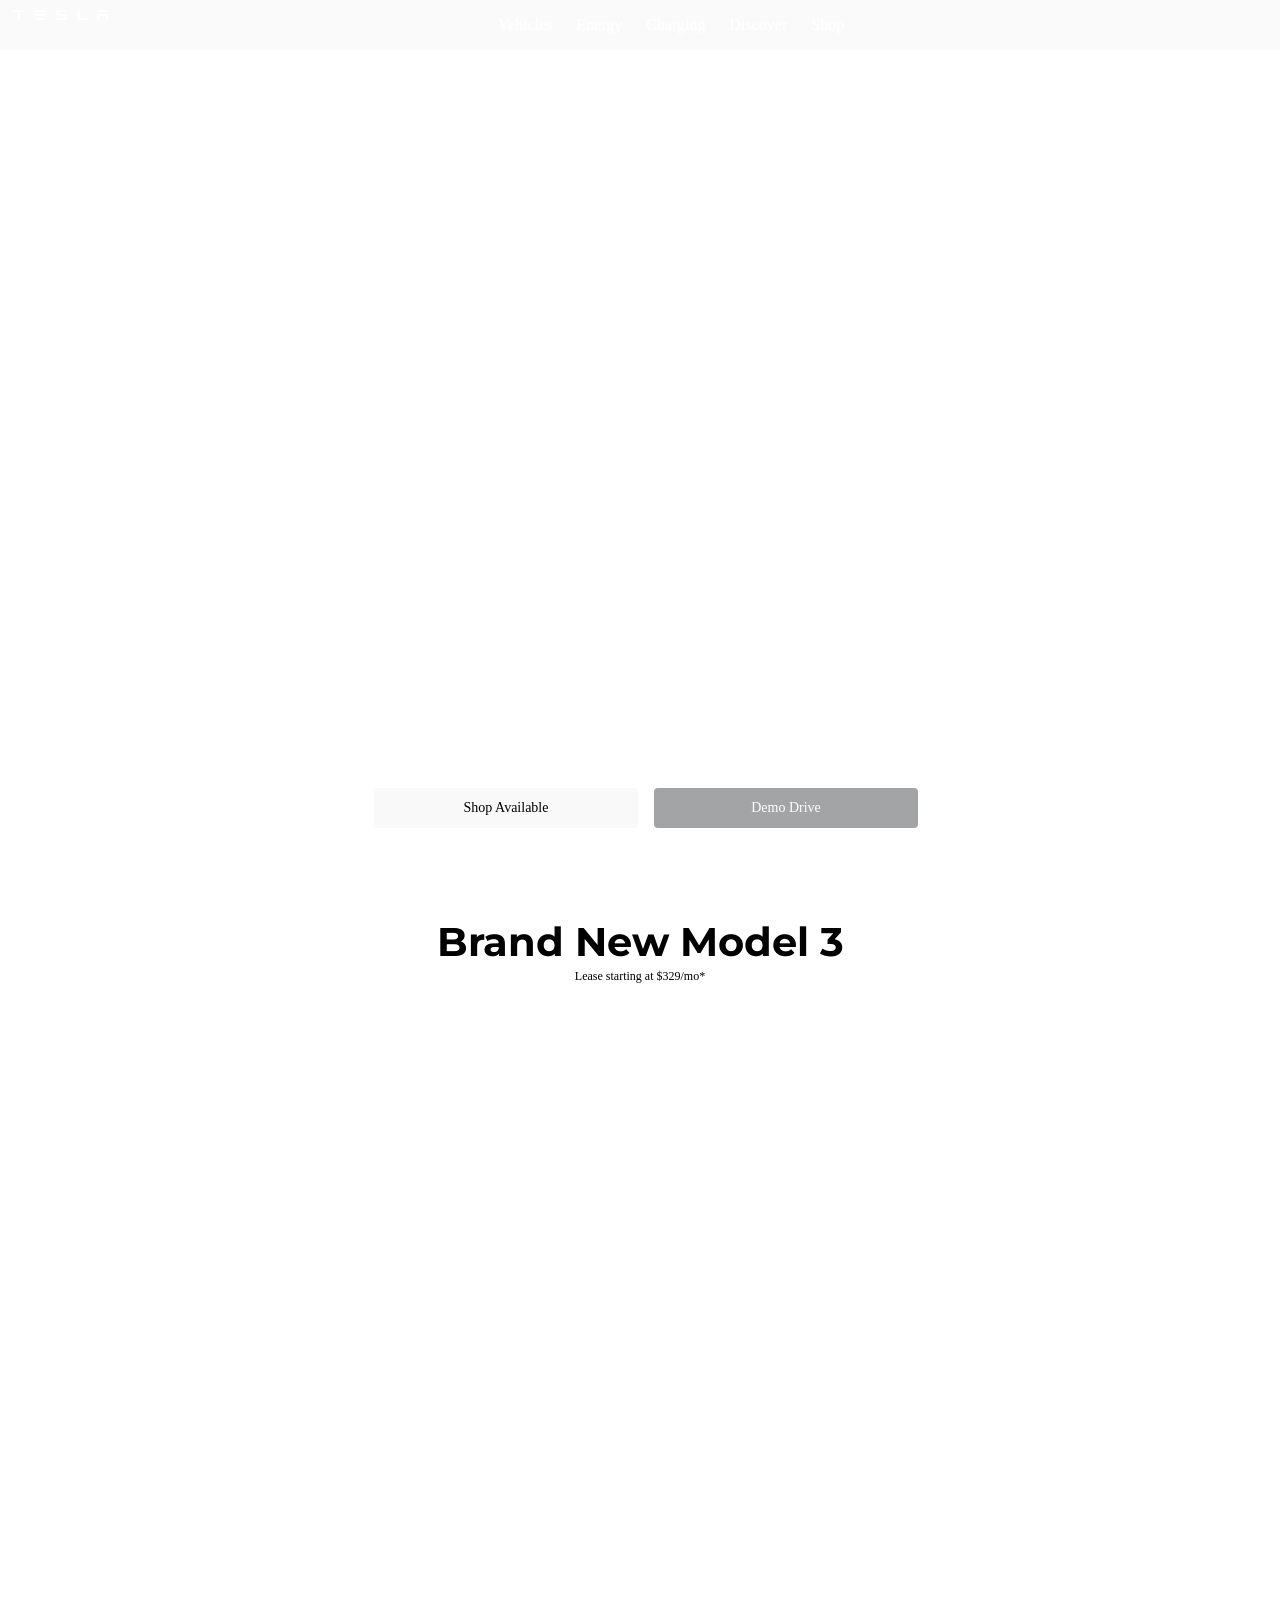
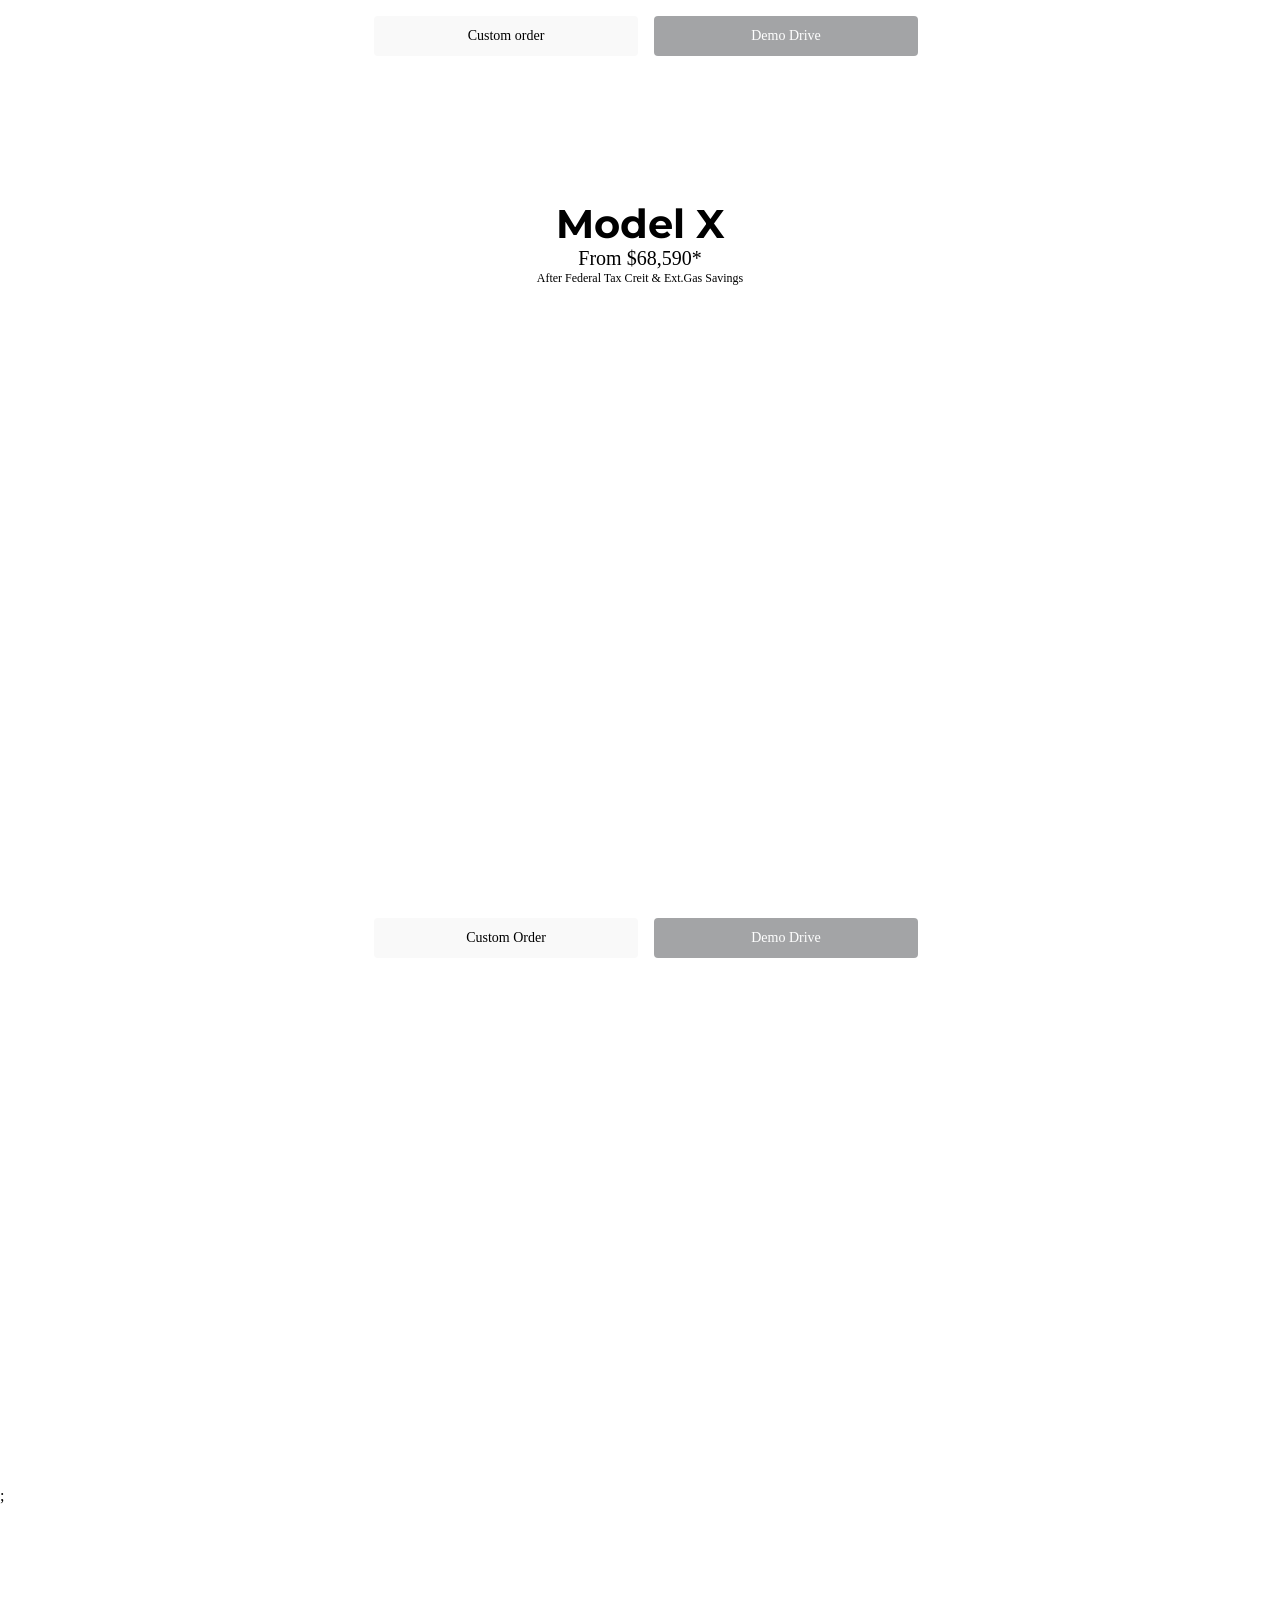
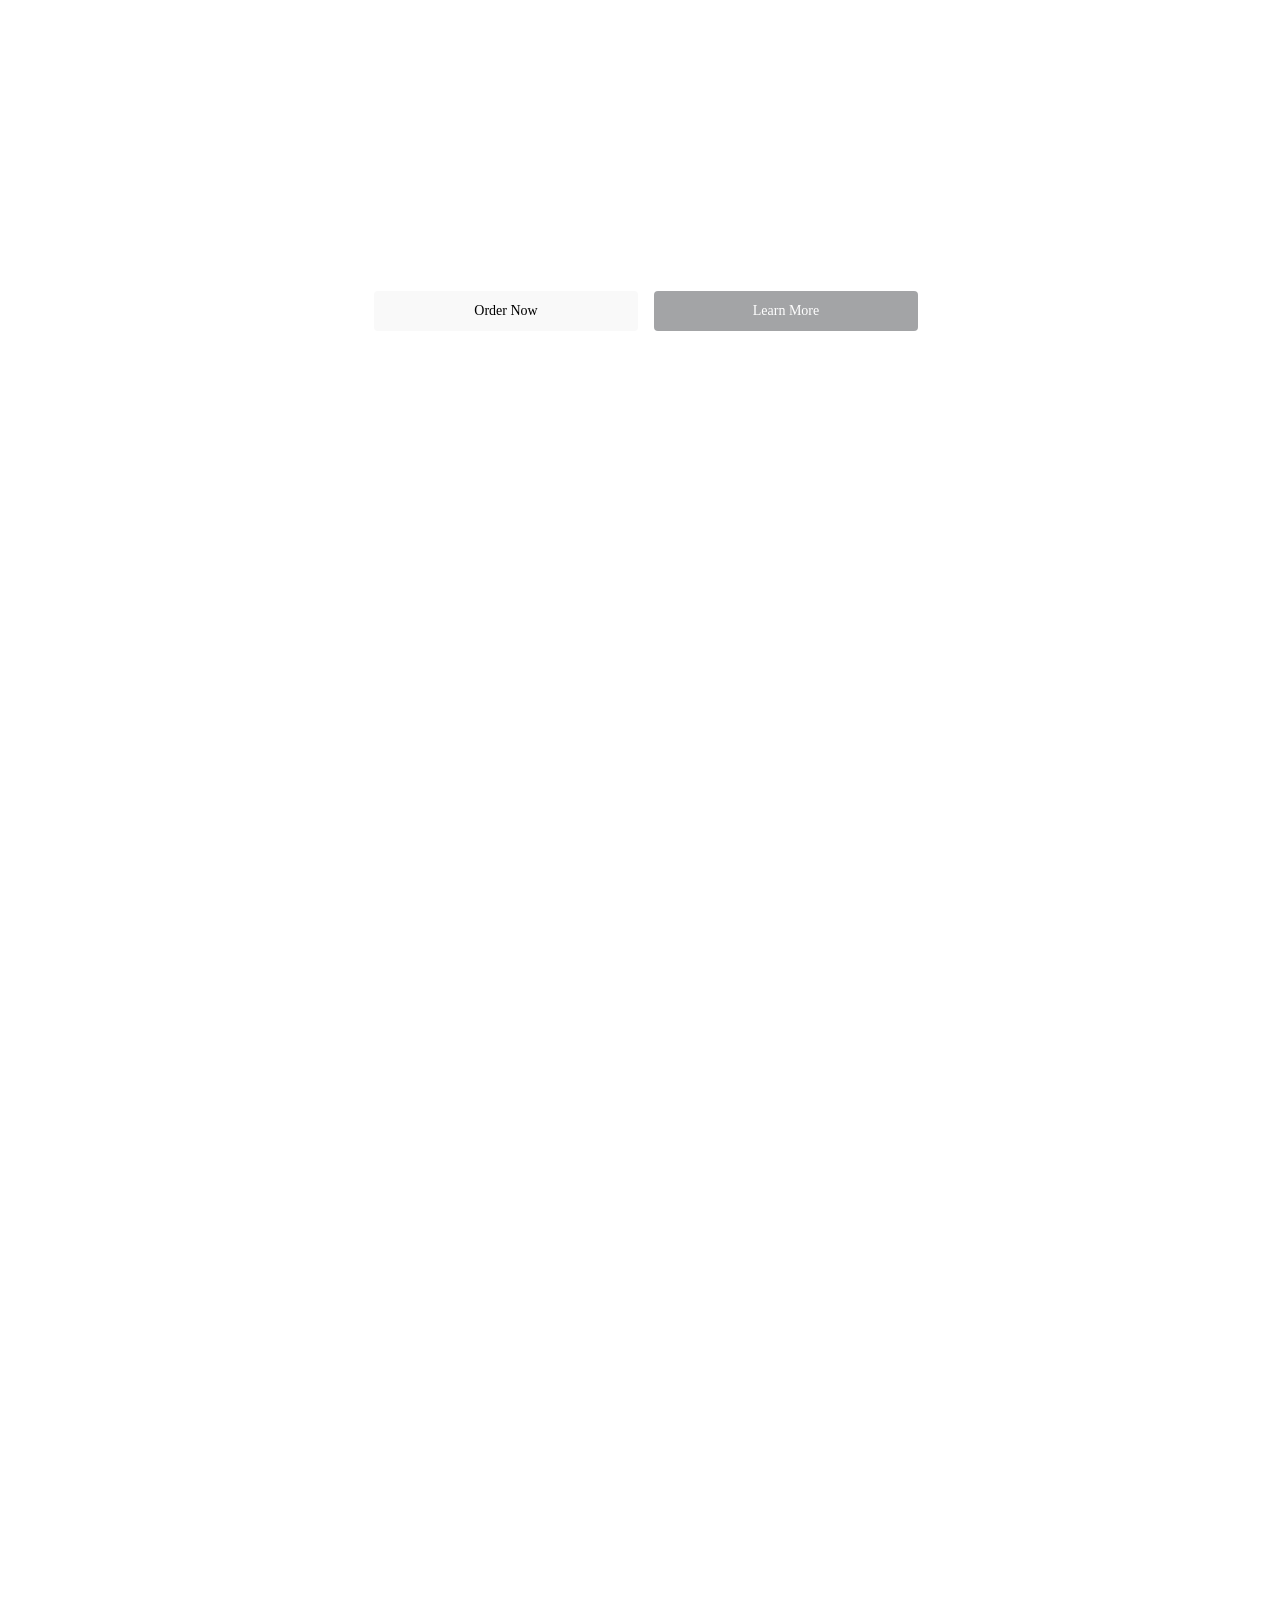
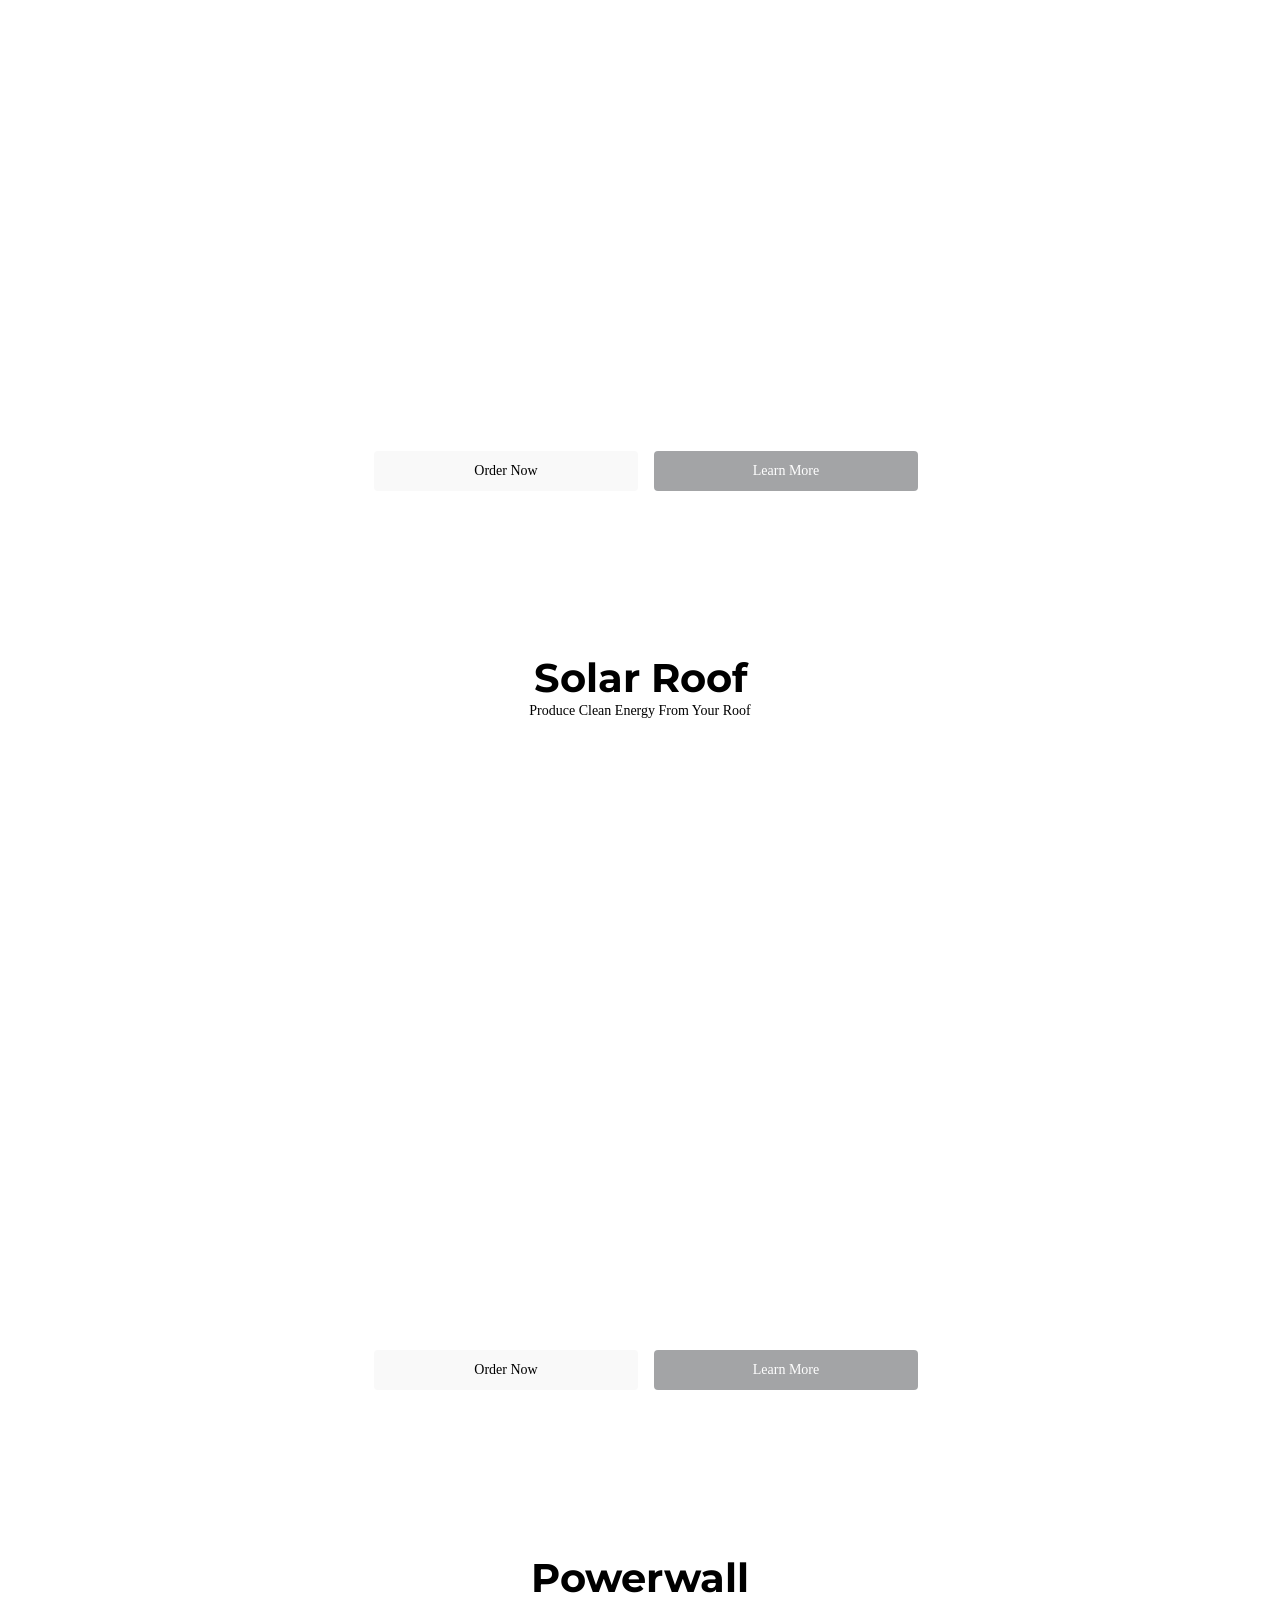
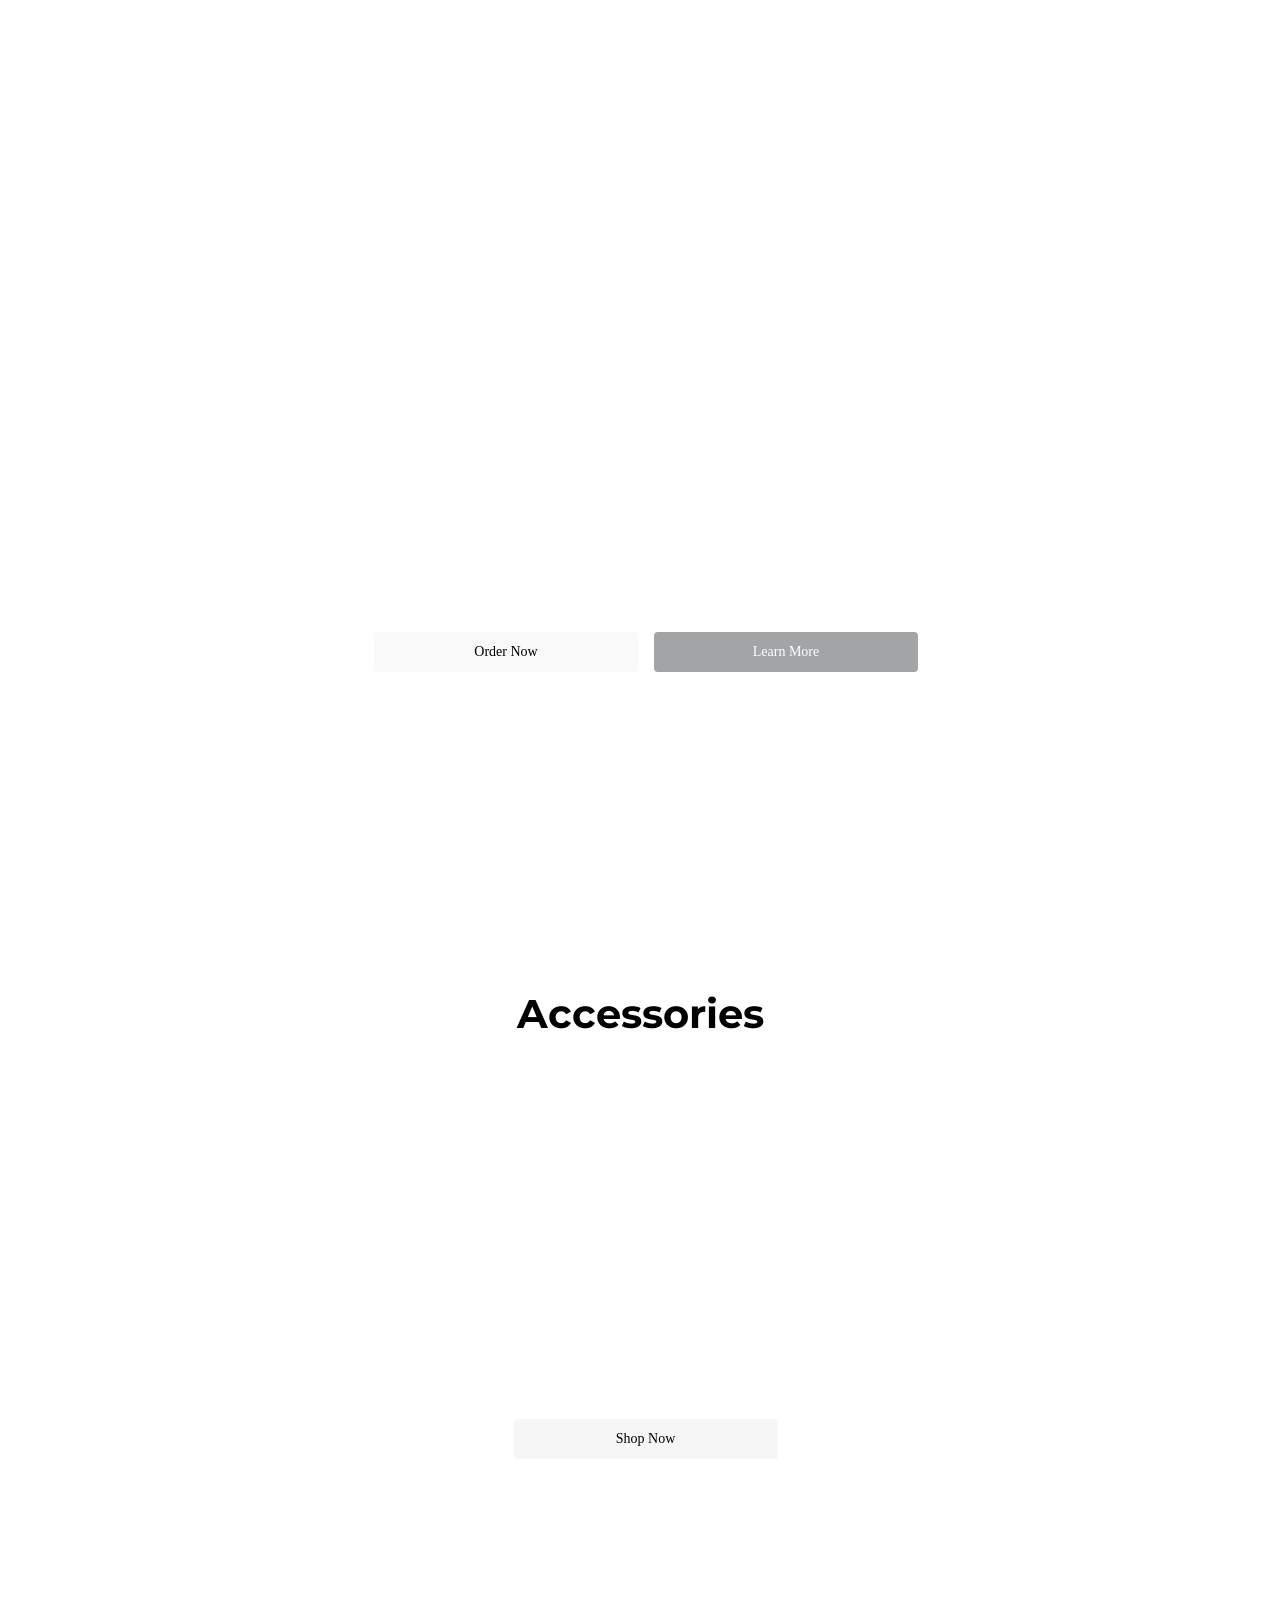
==== index.html @ 5af76e1d "changes" ====
<!DOCTYPE html>
<html lang="en">

<head>
    <meta charset="UTF-8">
    <meta name="viewport" content="width=device-width, initial-scale=1.0">
    <title>Document</title>
    <link rel="stylesheet" href="style.css">
</head>

<body style="margin: 0; ">
    <section class="sec1">
        <header><svg width="152" height="30" viewBox="0 0 152 30" fill="none" xmlns="http://www.w3.org/2000/svg">
                <path
                    d="M16 8.91228C16.1511 9.5045 16.459 10.0451 16.8912 10.4773C17.3233 10.9095 17.8639 11.2173 18.4561 11.3684H22.3158L22.4912 11.4035V21.0877H24.8772V11.4386L25.1228 11.3333H28.9825C29.573 11.1788 30.1118 10.8698 30.5435 10.4382C30.9751 10.0065 31.2841 9.46776 31.4386 8.8772H16V8.91228ZM99.7193 8.91228H97.3333V21.1228H108.281C108.799 20.9267 109.262 20.6068 109.629 20.191C109.996 19.7752 110.256 19.276 110.386 18.7368H99.7544V8.8772L99.7193 8.91228ZM81.3684 11.2982C82.6316 10.9474 83.6842 9.96492 83.9649 8.8772L70.5965 8.91228V16.1404H81.5088V18.6667H72.9474C72.2937 18.8367 71.6836 19.1436 71.1573 19.567C70.6311 19.9904 70.2008 20.5207 69.8947 21.1228H83.8947V13.7544H72.9474V11.2982H81.3684ZM122.14 21.1228H124.491V16.2105H133.123V21.1228H135.474V13.7544H122.14V21.1228ZM45.9298 11.3333H55.0526C55.653 11.1913 56.2028 10.8872 56.6421 10.454C57.0814 10.0209 57.3933 9.47547 57.5439 8.8772L43.4737 8.8772C43.6213 9.47109 43.928 10.0135 44.3607 10.4463C44.7935 10.879 45.3359 11.1857 45.9298 11.3333ZM45.9298 16.1754H55.0526C55.653 16.0334 56.2028 15.7293 56.6421 15.2962C57.0814 14.863 57.3933 14.3176 57.5439 13.7193H43.4737C43.6213 14.3132 43.928 14.8556 44.3607 15.2884C44.7935 15.7211 45.3359 16.0278 45.9298 16.1754ZM45.9298 21.1228H55.0526C55.653 20.9808 56.2028 20.6766 56.6421 20.2435C57.0814 19.8104 57.3933 19.2649 57.5439 18.6667H43.4737C43.6213 19.2606 43.928 19.803 44.3607 20.2357C44.7935 20.6685 45.3359 20.9752 45.9298 21.1228ZM124.246 11.3333H133.368C133.962 11.1857 134.505 10.879 134.938 10.4463C135.37 10.0135 135.677 9.47109 135.825 8.8772L121.789 8.8772C121.937 9.47109 122.244 10.0135 122.677 10.4463C123.109 10.879 123.652 11.1857 124.246 11.3333Z"
                    fill="white" />
            </svg>
            <ul>
                <li>Vehicles</li>
                <li>Energy</li>
                <li>Charging</li>
                <li>Discover</li>
                <li>Shop</li>
            </ul>
            <div style="width: 124px"></div>
        </header>
        <div class="c1">
            <br>
            <br>
            <br>
            <br>
            <h1>Model Y</h1>
            <p class="p1">From $31,890*</p>
            <p class="p2">After Federal Tax Creit & Ext.Gas Savings</p>
        </div>
        <div style="text-align: center; margin-top: 70vh; ">
            <button class="btn1">Shop Available</button>
            <button class="btn2">Demo Drive</button>
        </div>
        <div>
            <p class="p2 pl2 pw2 c1">*Price before incentives and savings is $42,990, excluding taxes and fees. Subject
                to change</p>
            <a href="#">Learn about est.gas savings.</a>
        </div>
    </section>
    <section class="sec2">
        <div class="c2">
            <br>
            <h1>Brand New Model 3</h1>
            <p class="p2 pl1 pw1 ">Lease starting at $329/mo*</p>
        </div>
        <div style=" margin-top: 70vh; ">
            <button class="btn1">Custom order</button>
            <button class="btn2">Demo Drive</button>
        </div>
        <div>
            <p class="p2 pl2 pw2 c1">*Excludes taxes and fees with price subject to change. Availbale in selct states.
                </h1>
                <a href="#">See details</a>
        </div>
    </section>
    <section class="sec3">
        <div class="c2">
            <h1>Model X</h1>
            <p class="p1 pl1 pw1">From $68,590*</p>
            <p class="p2 pl1 pw1">After Federal Tax Creit & Ext.Gas Savings</p>
        </div>
        <div style=" margin-top: 70vh; ">
            <button class="btn1">Custom Order</button>
            <button class="btn2">Demo Drive</button>
        </div>
        <div>
            <p class="p2 pl2 pw2 c1">*Price before incentives and savings is $79,990, excluding taxes and fees. Subject
                to change</p>
            <a>Learn about est.gas savings.</a>
        </div>
    </section>
    <section class="sec4"
        style="display: flex; flex-direction: column; justify-content: space-between; height: 100vh; ">
        <div></div>;
        <div style="margin-bottom: 69px;">
            <button class="btn1">Order Now</button>
            <button class="btn2">Learn More</button>
        </div>
    </section>
    <section style="position: relative; width: 100%; display: flex; justify-content: space-between; ">
        <video autoplay loop muted style=" width: 100vw; height: 100vh; object-fit: cover; position: absolute;">
            <source
                src="https://s3-figma-videos-production-sig.figma.com/video/1141970659621589204/TEAM/a543/7f87/-b3dd-4d53-83c6-7612d6361164?Expires=1734307200&Key-Pair-Id=APKAQ4GOSFWCVNEHN3O4&Signature=QOftDngp9V1onnL6nDKvv0OXnzMrti6Mr3SXqscy-LeR3jwjfO8EVhInOHmjpyAWsCVs61nYcjXfnuKg~OzbmXlL~WNHbLs3GFhEgga~[base64]"
                type="video/mp4">
        </video>
        <div class="c1"
            style=" width: 100%; display: flex; flex-direction: column; z-index: 100; justify-content: space-between; align-items:center;">
            <div style="margin-top:124px;">
                <h1>Experience Tesla</h1>
                <p class="p2 pl1 pw1 ">Schedule a Demo Drive Today</p>
            </div>
            <div style=" width: 100%; margin-bottom: 36px;">
                <button class="btn3">Learn more</button>
            </div>
        </div>
    </section>
    <section class="sec5">
        <br>
        <br>
        <br>
        <div class="c1">
            <h1>Solar Panels</h1>
            <a>Scedule a Vitual Consultation</a>

        </div>
        <div style=" margin-top: 70vh; ">
            <button class="btn1">Order Now</button>
            <button class=" btn2">Learn More</button>
        </div>
    </section>
    <section class="sec6">
        <br>
        <br>
        <br>
        <div class="c2">
            <h1>Solar Roof</h1>
            <p class="p3 pw1 pl2">Produce Clean Energy From Your Roof</p>
        </div>
        <div style=" margin-top: 70vh; ">
            <button class="btn1">Order Now</button>
            <button class="btn2">Learn More</button>
        </div>
    </section>
    <section class="sec7">
        <br>
        <br>
        <br>
        <h1>Powerwall</h1>
        <div style=" margin-top: 70vh; ">
            <button class="btn1">Order Now</button>
            <button class="btn2">Learn More</button>
        </div>
    </section>
    <section class="sec8"
        style="display: flex; flex-direction: column; justify-content: space-around; align-items: center;">
        <h1>Accessories</h1>
        <div>
            <button class="btn4">Shop Now</button>
            <ul>
                <li><a href="#">Tesla2024</a></li>
                <li><a href="#">Privacy & Legal</a></li>
                <li><a href="#">Vehicle Recalls</a></li>
                <li><a href="#">Contant</a></li>
                <li><a href="#">News</a></li>
                <li><a href="#">Get Updates</a></li>
                <li><a href="#">Locations</a></li>
            </ul>
    </section>

</body>

</html>
---- style.css ----
@import url('https://fonts.googleapis.com/css2?family=Montserrat:ital,wght@0,100..900;1,100..900&display=swap');

        header {
            width: 100%;
            display: flex;
            justify-content: space-between;
            position: fixed;
            background-color: #00000005;
            backdrop-filter: blur (64px)
        }

        * {
            scroll-behavior: smooth;
        }

        section {
            height: 100vh;
            background-size: cover;
        }

        .sec1 {
            background-image: url("https://s3-alpha-sig.figma.com/img/6d7a/23be/cb6af393851dc03dd35d09417c2ceadd?Expires=1733702400&Key-Pair-Id=APKAQ4GOSFWCVNEHN3O4&Signature=A2N1EiDXM78oEnfcqRNcU562vlI74OmHRzJ6gdG0lwT6TONFSwasuBvISCW4CD~kO71En3Ubpl1G4IIWdvUKZwOdr60YwxbPTilUKhYChQJHuwDuGsziQGRFYx3OEN4csRQlfOXYPlmjwG0DH0Eb4EJ6RiB4OeuFtLPrHAOhUt4tIjMbo9~sCF58KaDK0rs0yIM-BEa9eeudJ8bFsWMttKRi7d3pwB2~4mejediSzRuOMWpZL5y37KfgSo7KZ6-ssyfO-My6qJQrwon7D~wwzTDbn45qxHhqL8bOK8ezuEtTms7QTrO4I5kT7-8gxp0SBhk31iPD0ipPkvKoYEoTjw__");
        }

        .sec2 {
            background-image: url(https://s3-alpha-sig.figma.com/img/d6e6/6c6b/c7b9a89b28e7054d63200682392b3184?Expires=1733702400&Key-Pair-Id=APKAQ4GOSFWCVNEHN3O4&Signature=Q33xQ4HwTUIREWfEYMgM1StBCZl1pSngxF93uztCgbw8MF3FiQIzBPd4tTNJADm5pgNgFNf3H97ebZFVHpBz1K3uv8PBv6sq~p8tjTLXiaeUZDC3e~lZ3z2tJPQsbxq6XZdR5JlJwdVOhxwpnasw2XAmLZA8znqy9U2J3qnB8le9uSLx7p5lW~zBNlrskoINi8RWqFhF0cTAZH6pqhNMz14OFIM5JMACaznCT-L9BwDw4btJFDaCDFi8VvfBuG-o~pJ~EFyAUHiD2JCSfYOBQaxRV8cM2GVYOjPLyVf3Fb2gYGQOXoKPzB2Ysich1byC0rQmtF0Er3Bmq26c5g5Mpg__)
        }

        .sec3 {
            background-image: url(https://s3-alpha-sig.figma.com/img/7348/b3e8/d0d912a18fa6ec4f1888f100bc845c36?Expires=1733702400&Key-Pair-Id=APKAQ4GOSFWCVNEHN3O4&Signature=O0Q2WJyvhEWHF9dHWYuPpTMKXyR9I6153caEskgEmUALqAiCmkG-GDjAVcUTYPlvrqeUm1ORgjHEJb3pNnGiZX8~CoHeae1b1ZAg~-AMfTlUpazI3fhREooY9~38eTqU7z8o8qt5hI-WCYBj4nuxxlbaelXple4yDCOufd~oU9-9xAOy6I6W2MdMLx75PnBuWbv1QWfDaXz2-0OqUk1~o7VM71CHvHcjTEW7abv4PT2m84MRw-4UKoNCYgXC-iOWVa8niqsur8QeS-8SEhx6PsGt4552DiWtyZ7NhOwNrdXevC0IGulNRCg-T6fU2kimw8fIo3TCKJtKeBa60UMtQg__)
        }

        .sec3 {
            ackground-image: url(https://s3-alpha-sig.figma.com/img/7348/b3e8/d0d912a18fa6ec4f1888f100bc845c36?Expires=1733702400&Key-Pair-Id=APKAQ4GOSFWCVNEHN3O4&Signature=O0Q2WJyvhEWHF9dHWYuPpTMKXyR9I6153caEskgEmUALqAiCmkG-GDjAVcUTYPlvrqeUm1ORgjHEJb3pNnGiZX8~CoHeae1b1ZAg~-AMfTlUpazI3fhREooY9~38eTqU7z8o8qt5hI-WCYBj4nuxxlbaelXple4yDCOufd~oU9-9xAOy6I6W2MdMLx75PnBuWbv1QWfDaXz2-0OqUk1~o7VM71CHvHcjTEW7abv4PT2m84MRw-4UKoNCYgXC-iOWVa8niqsur8QeS-8SEhx6PsGt4552DiWtyZ7NhOwNrdXevC0IGulNRCg-T6fU2kimw8fIo3TCKJtKeBa60UMtQg__)
        }

        .sec4 {
            background-image: url(https://s3-alpha-sig.figma.com/img/76d8/53f4/a13f230d90c69b3806b4b679cf16c9ed?Expires=1733702400&Key-Pair-Id=APKAQ4GOSFWCVNEHN3O4&Signature=NLHZqTBCODF9JA3XEqP6HKXRH1flJccrtItRcZnatKta~WMFV9MiesLCCBYWxnZBjtf42OG-hALgofxlVOizzCbz1x5ROGG5Txjlz7N9ct84uAU5CnqHrrZEkquvpog4psF6JE0WLXXE18GxxOJ1RehYKg5TG0vXRw449~kGC5fdMlPwCa9G~daryQ36AC1vwB-JfQDmles-S1Ad94MT-~9R5un9wtQkGD2Eh~suitMd-whq21zpZNbO6tbEoTN6QCQ8K73joQh2-hZsUMnmfeSZRyXC-X8fQ3ha5DFkEJOPmSgG8iPKcqGvkhHzzlyFA~QtkPlud4M0XI15UEMwdA__)
        }

        .sec5 {
            background-image: url(https://s3-alpha-sig.figma.com/img/63f9/ae84/a09b8cb46f83a23604fb332cca93df72?Expires=1733702400&Key-Pair-Id=APKAQ4GOSFWCVNEHN3O4&Signature=V3zzK-PkiOtpxXjiuyR6JuTdrvkP21UdqK9ZYWSqjfr03lDfTvwU9SuEhhLkmUMGKd6WjLZxCguEQk3oPiRSUimqIes~ACLrxZQGlbgbCKWjtE-ahPr1euepx5EIMOmHNNNtXpYoKOhqM~ppUmrplf70HRWOLOo23DY54KXslBLD8z7arpNvRr3bdeo4Y-WQ3uJ6Zp6k4pfGPQAEqOMynYRn07KkMKCwLUFwNkpxK34V~Z7iJyd~M3TOfX5zDNjYN191eA2itKeh~GNiiRiyMpzfsgfm5M~y7OpXPBKvYsCSqJPvtGVP9sAjUWSxwBpzLjJByk8XYQwPiNdLhhxPoA__)
        }

        .sec6 {
            background-image: url(https://s3-alpha-sig.figma.com/img/a8f7/e0ef/c1749c353ea58a621c8c633b3efef56e?Expires=1734307200&Key-Pair-Id=APKAQ4GOSFWCVNEHN3O4&Signature=J5VNBDBWr7jBQVgFPHSCXjImPdtF5FTKm5PvtapqDhdDEkgCkbEeOdUT7pMyH3OsH9YF7yRwN4yUrHtBx-iUXleh~Se6YR35RLOwcWwsatA-E8r4ZvLJZZiKlAKLkpK17WVPx6XlmhmGv-whyVG3r2dGL55~mv1nT6RmZHUMhLeTWDIs9NVFhIsvFbVXIVNUKar~zEkIYtRUA~sJgEQtAWVUBVhl75OlljOzluyzyzbXmquU2Id6Mcbj7FGIJu~fDS-JrGIlv9~xVwU6kwb7p13NnFASkyf889q0tmxvVLaZTvI06EClzRgOXs4xRll9Bxxv6xpy4HRHO-3nVDfVMQ__)
        }

        .sec7 {
            background-image: url(https://s3-alpha-sig.figma.com/img/ee62/a6cb/442a5b4ec8bdd443fc0054bf3f323778?Expires=1734307200&Key-Pair-Id=APKAQ4GOSFWCVNEHN3O4&Signature=dgfQwVonDyRHJGXC5hZJrQlyBi7RVvNTIZ0k-8xN5muZMlA0G0aSqbUSLIuBRasH6pQ7dCpr7r9fcydAc576t4A3O4d9eBkC1CIVfgUPBlXV~eHBLaeXUi6j7co~UyaEWnkGHcxFPvnsuC8L2s2KJQyteWM3jS8WHoIT7cj6jY4mtOIU-ALQEu8Lkx6eIvTqxvZ7da~i416~JJ4qa7QdGP9Z9WasNl~lK4oKWy5f-9K25imtueL-D8f5aWv0DvBzgEbyTPjwbAoy16qAwz9jVjQAZMzplsNoC43RD0RBfLI6STeeLcMvAiSoqwDVe-rz2cL1FoLKj486TxD40JU6jA__)
        }

        .sec8 {
            background-image: url(https://s3-alpha-sig.figma.com/img/2854/a383/afb989857277aee6919710d8754a76f2?Expires=1733702400&Key-Pair-Id=APKAQ4GOSFWCVNEHN3O4&Signature=iL8-E0UIzvjHHlXEzDfsF~U4wQN5SXiF0qkBKFk9Fo3pQQreGLhm5N30kZjppwrHQHmol1Az0sI-zh70iBULygWcIC~r54iYUFmOB2xYErTSqpE6kZZ6CeipIBC1ku9CUGAccdFCVBPLV6SQA9Mpwa5ygDmJfM3NuhUfPKrWqfikf5BJ1XNcifvlhwDcZx3b~t8SlpGHhWYXnwekReynN2zh5zlgbP6iMNAiPr1w-zD4ihtvbepnpuz7M4TJiwEyZIl6kk5~lwp~KEUnwjMsGQaCbpl29ZuHV2mPB3IC8t-yAA9piJ9ZjQ55eGvZauKj7cEcTjzjK5WvPffOPKBDBw__)
        }

        ul {
            color: #ffffff;
            width: 100%;
            display: flex;
            justify-content: center;
            gap: 24px;
            list-style: none;
        }

        div {
            text-align: center;
        }

        h1 {
            font-family: Montserrat;
            font-weight: 500px;
            font-size: 40px;
            line-height: 48px;
            margin: 0;
            text-align: center
        }

        .c1 {
            color: #ffffff;
        }

        .c2 {
            color: #000000;
        }

        p {
            font-family: avenir;
            margin: 0;
        }

        .pw1 {
            font-weight: 500px;
        }

        .pw2 {
            font-weight: 400px;
        }

        .pl1 {
            line-height: 20px;
        }

        .pl2 {
            line-height: 18px;
        }

        .p1 {
            font-size: 20px;
        }

        .p2 {
            font-size: 12px;
        }

        .p3 {
            font-size: 14px;
        }

        button {
            font-family: avenir;
            font-weight: 500;
            font-size: 14px;
            line-height: 18px;
            text-align: center;
            border-radius: 4px;
            padding: 11px 40px;
            margin-left: 12px;
            backdrop-filter: blur(8px);
            opacity: 0px;
            width: 264px;
        }

        .btn1 {
            border: none;
            background-color: #f4f4f480;
            color: #000000;
        }

        .btn2 {
            border: none;
            background-color: #171a2065;
            color: #ffffff;
        }

        .btn3 {
            color: #ffffff;
            border: 3px solid #ffffff;
            border-radius: 4px;
            width: 264px;
            height: 40px;
            background-color: transparent;
            padding: 11px 40px;
        }

        a {
            font-family: avenir;
            font-weight: 400px;
            font-size: 12px;
            line-height: 18px;
            color: #ffffff;
            margin-top: 0;
        }

        .btn4 {
            border: none;
            background-color: #f4f4f4cc;
            color: #000000;
            backdrop-filter: blur(8px);
            opacity: 0px;
            height: 40px;
            width: 264px;
            align-self: center;
        }
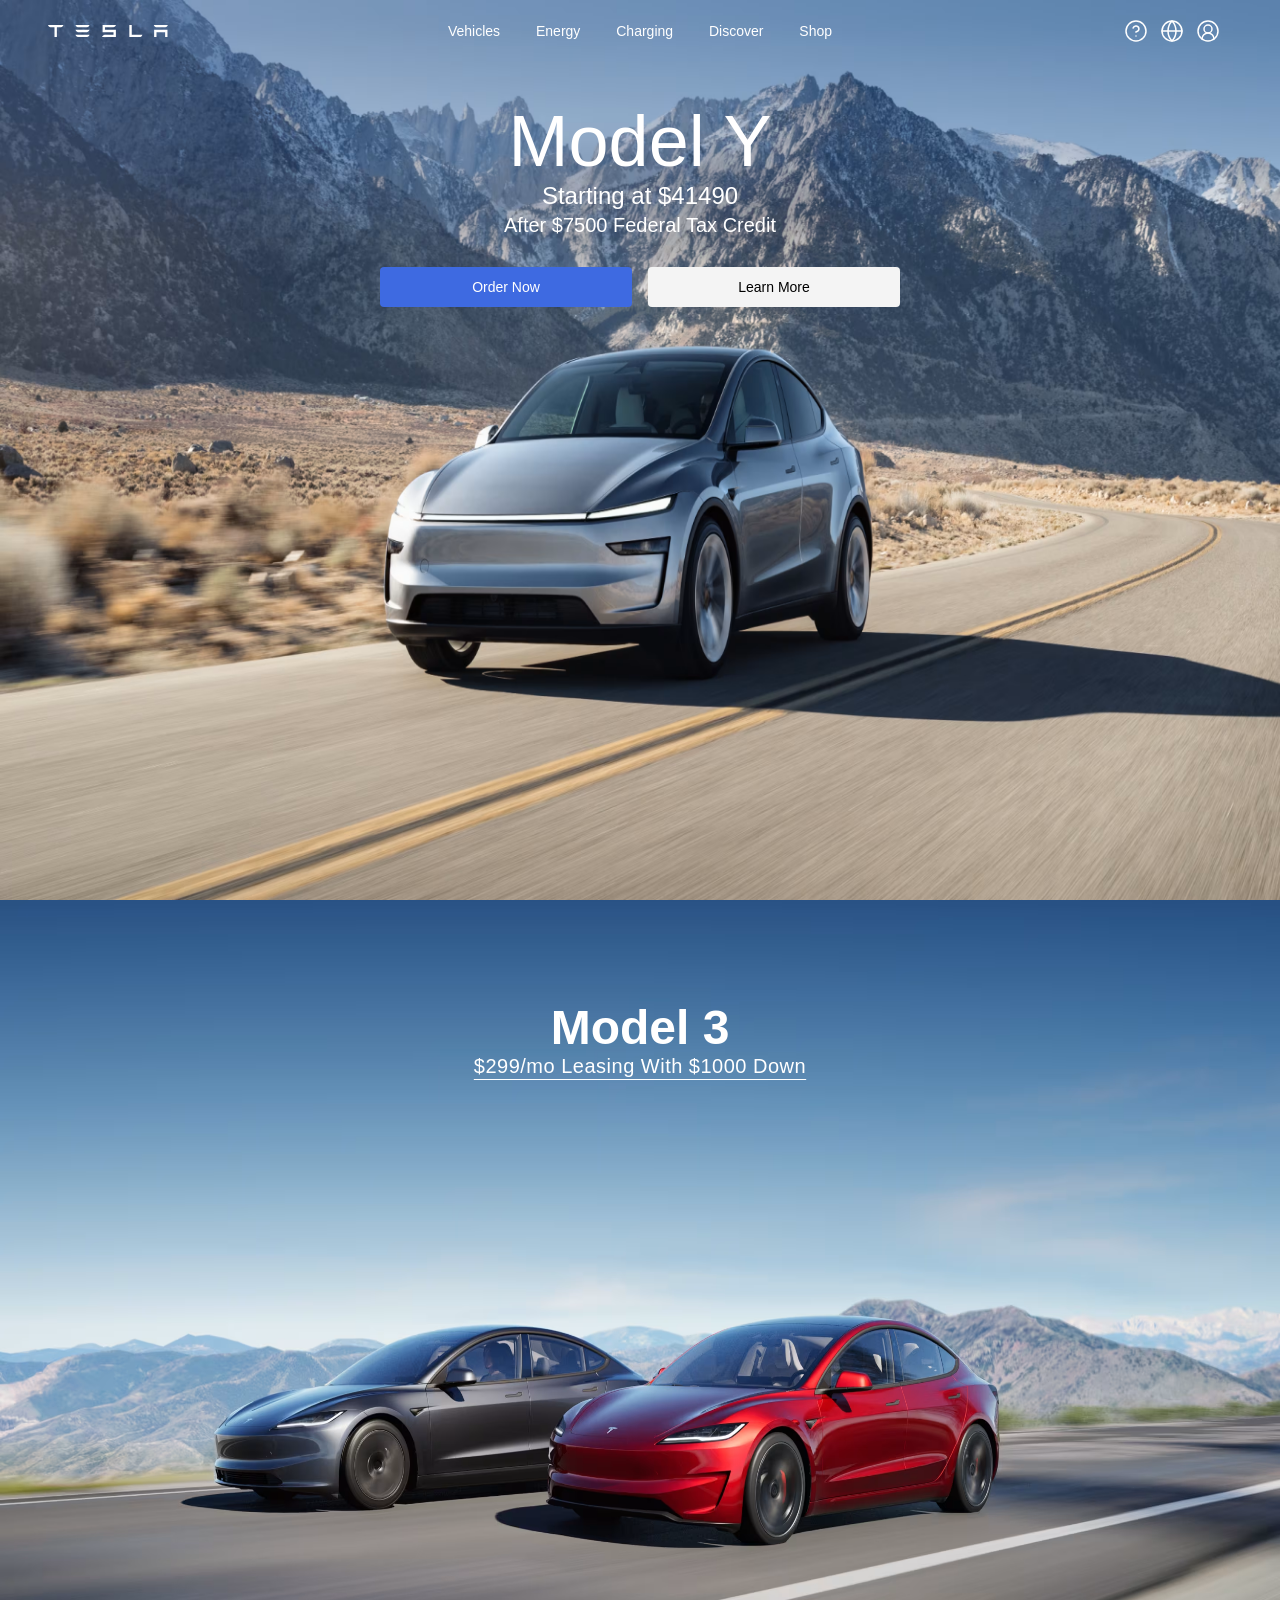
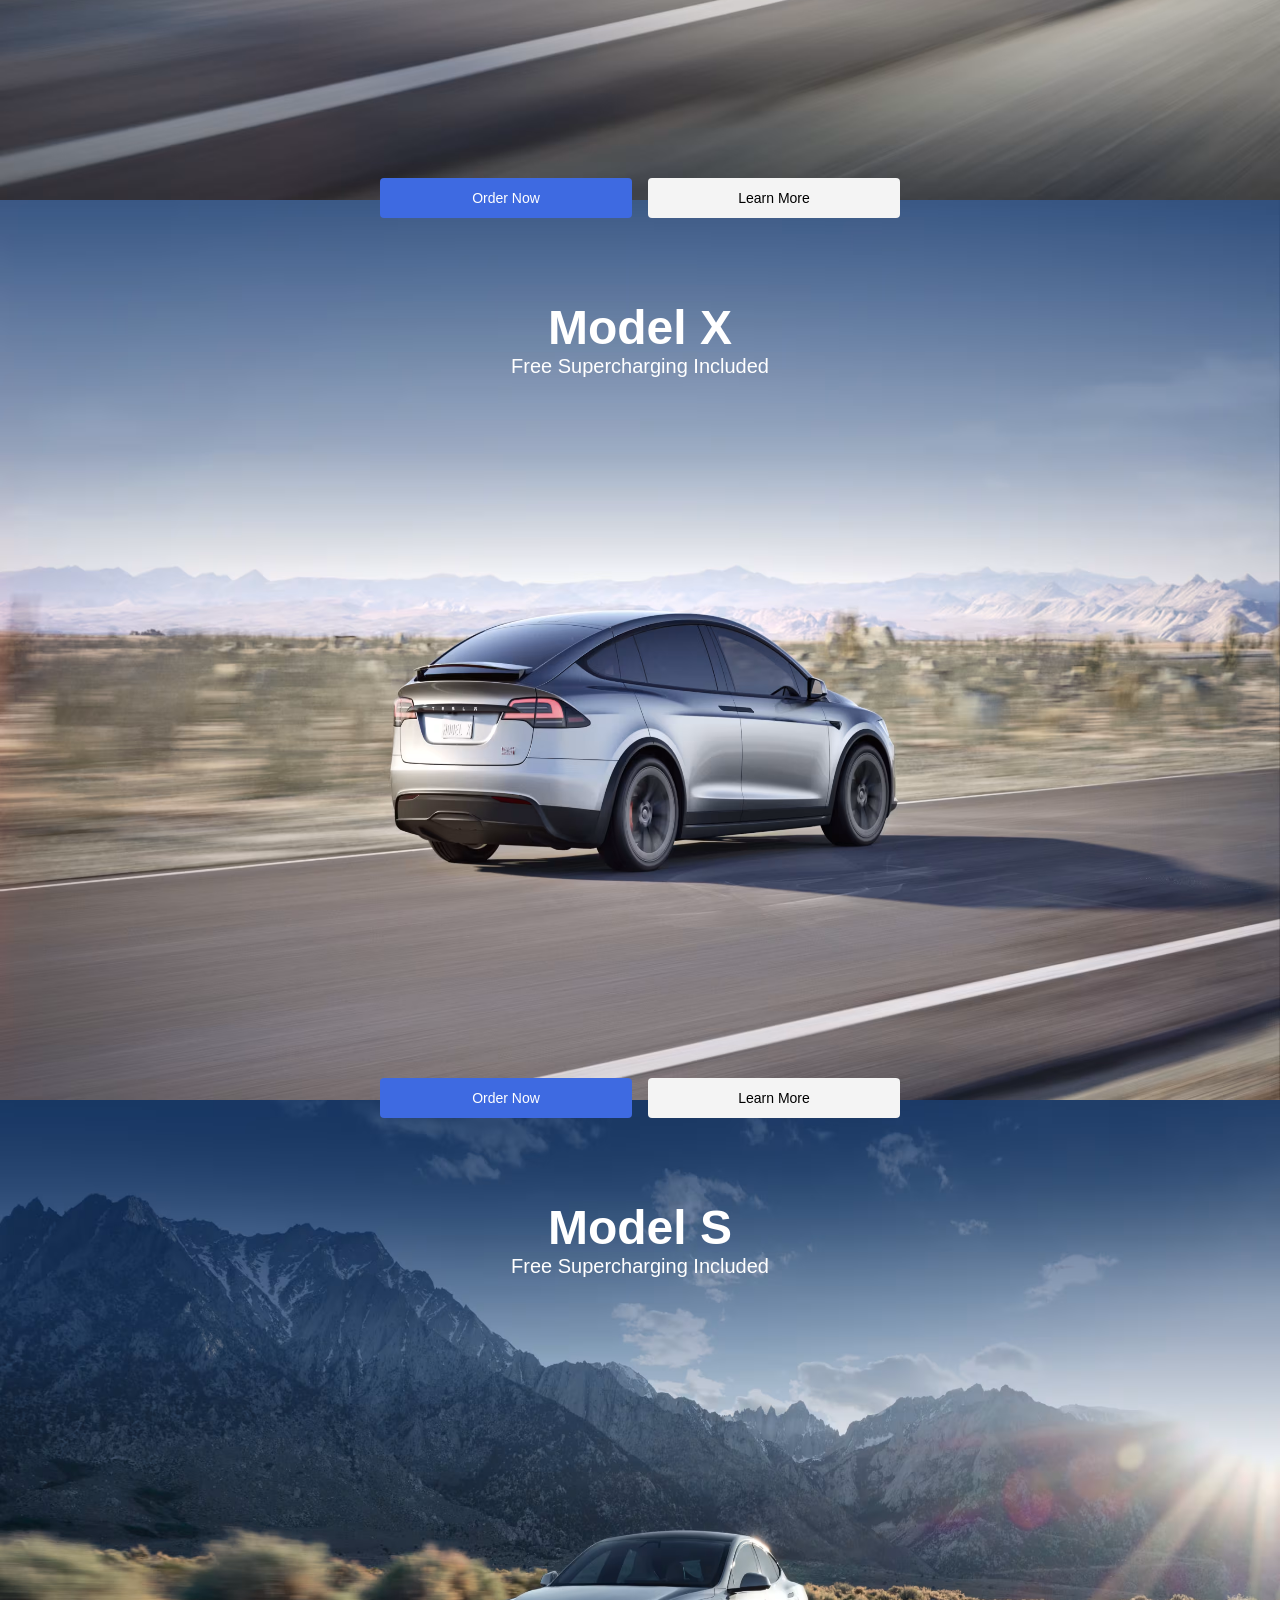
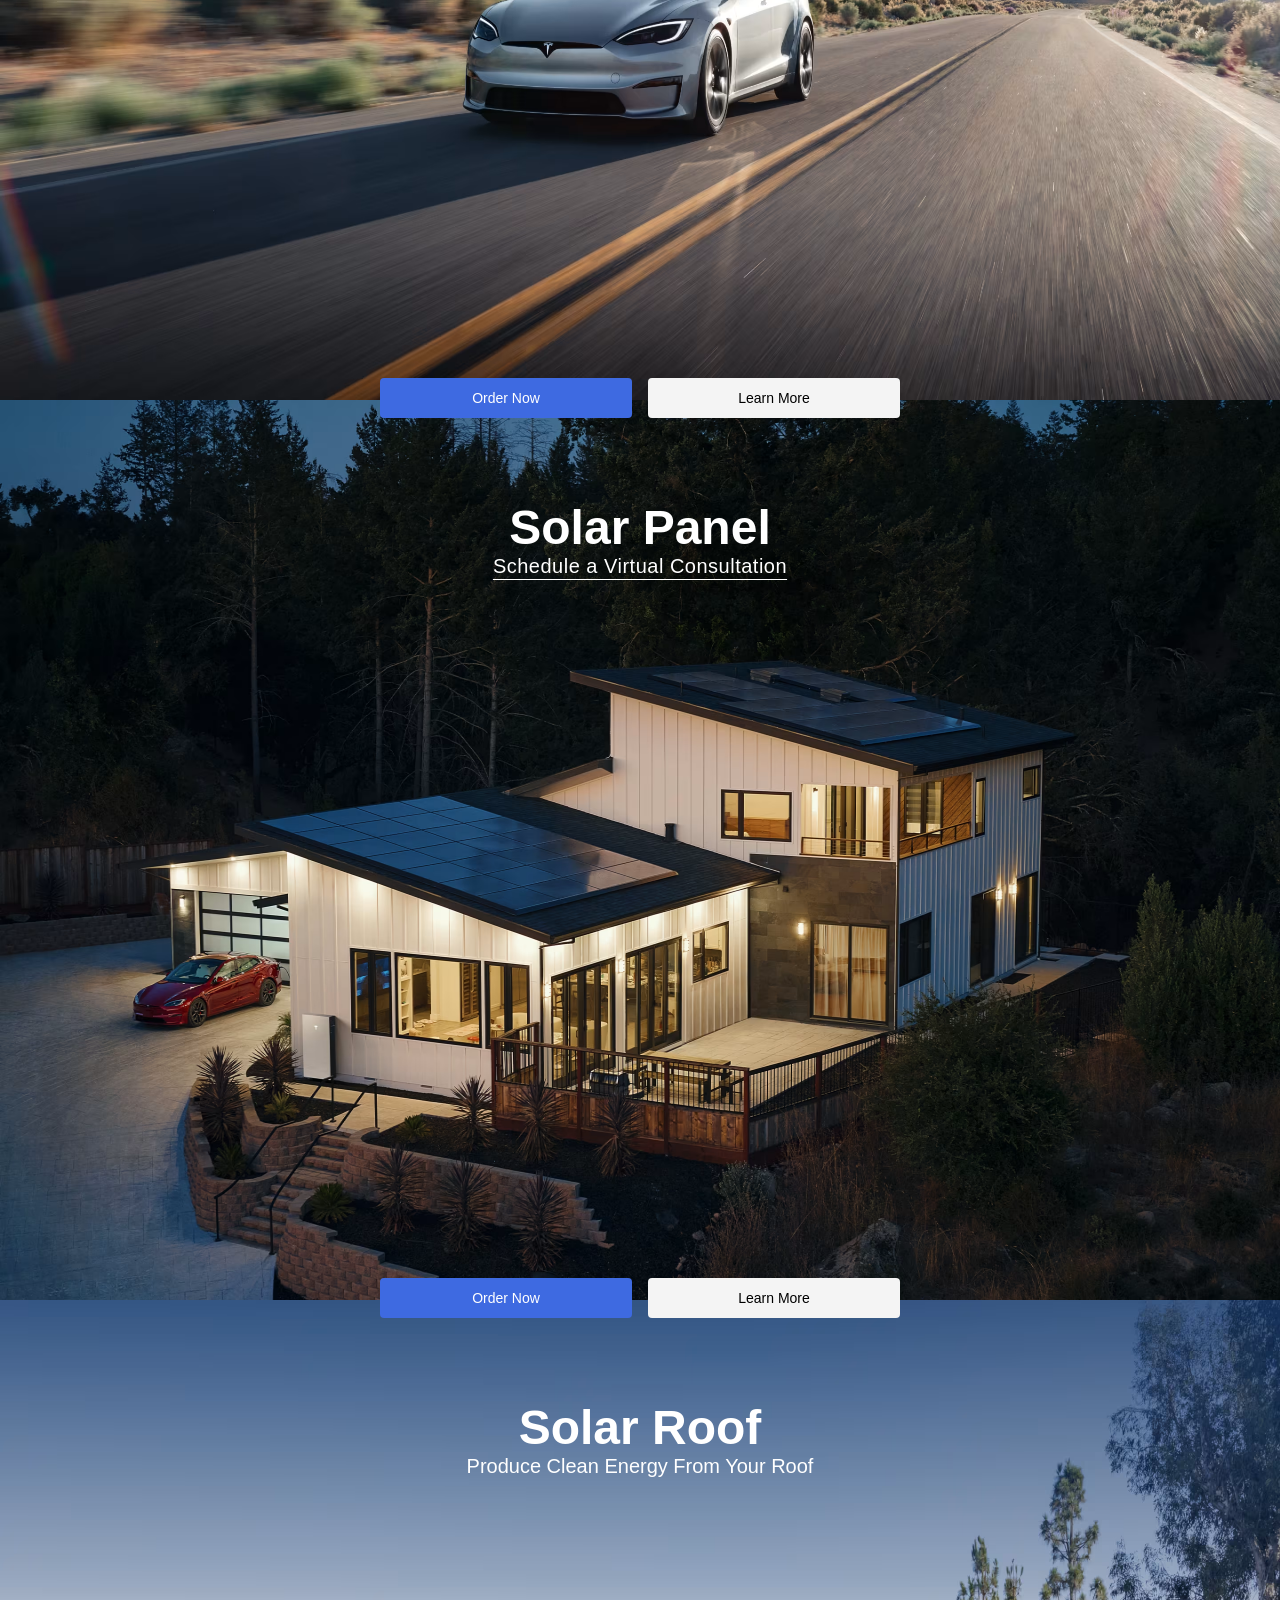
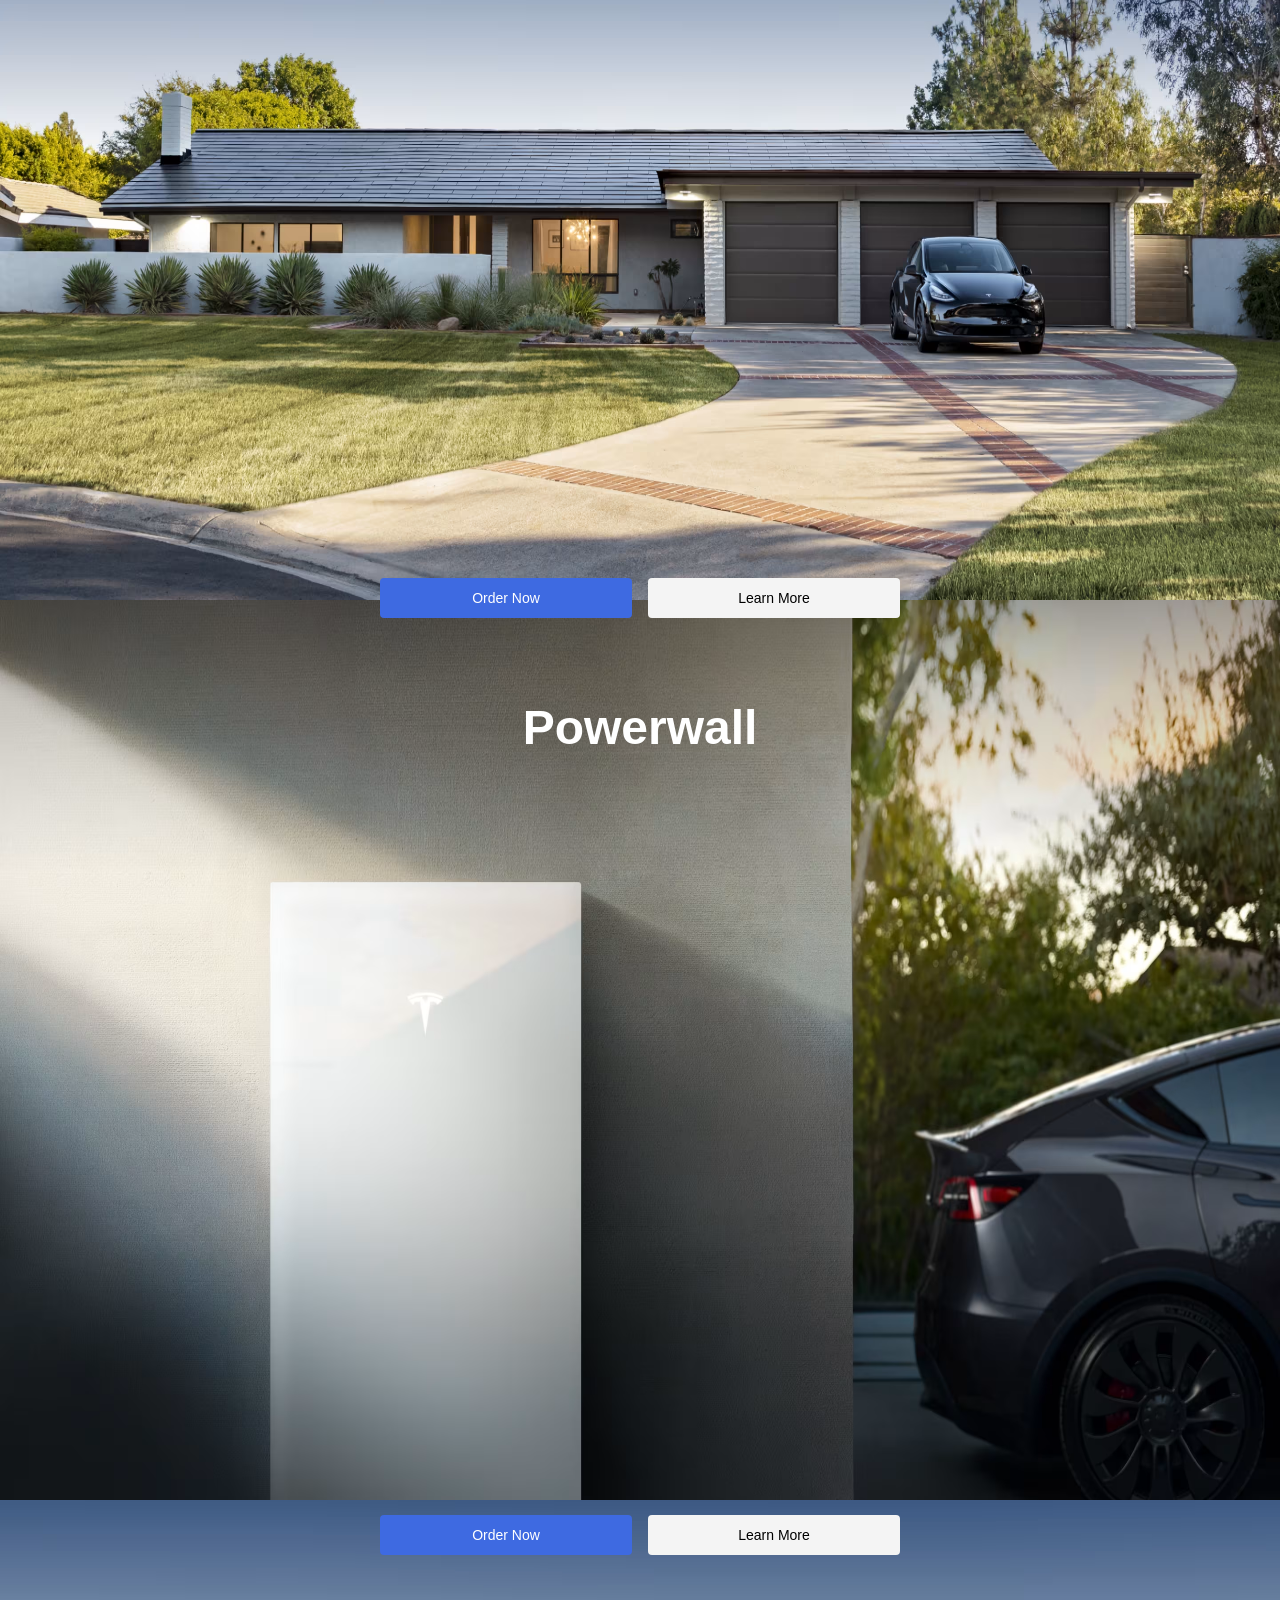
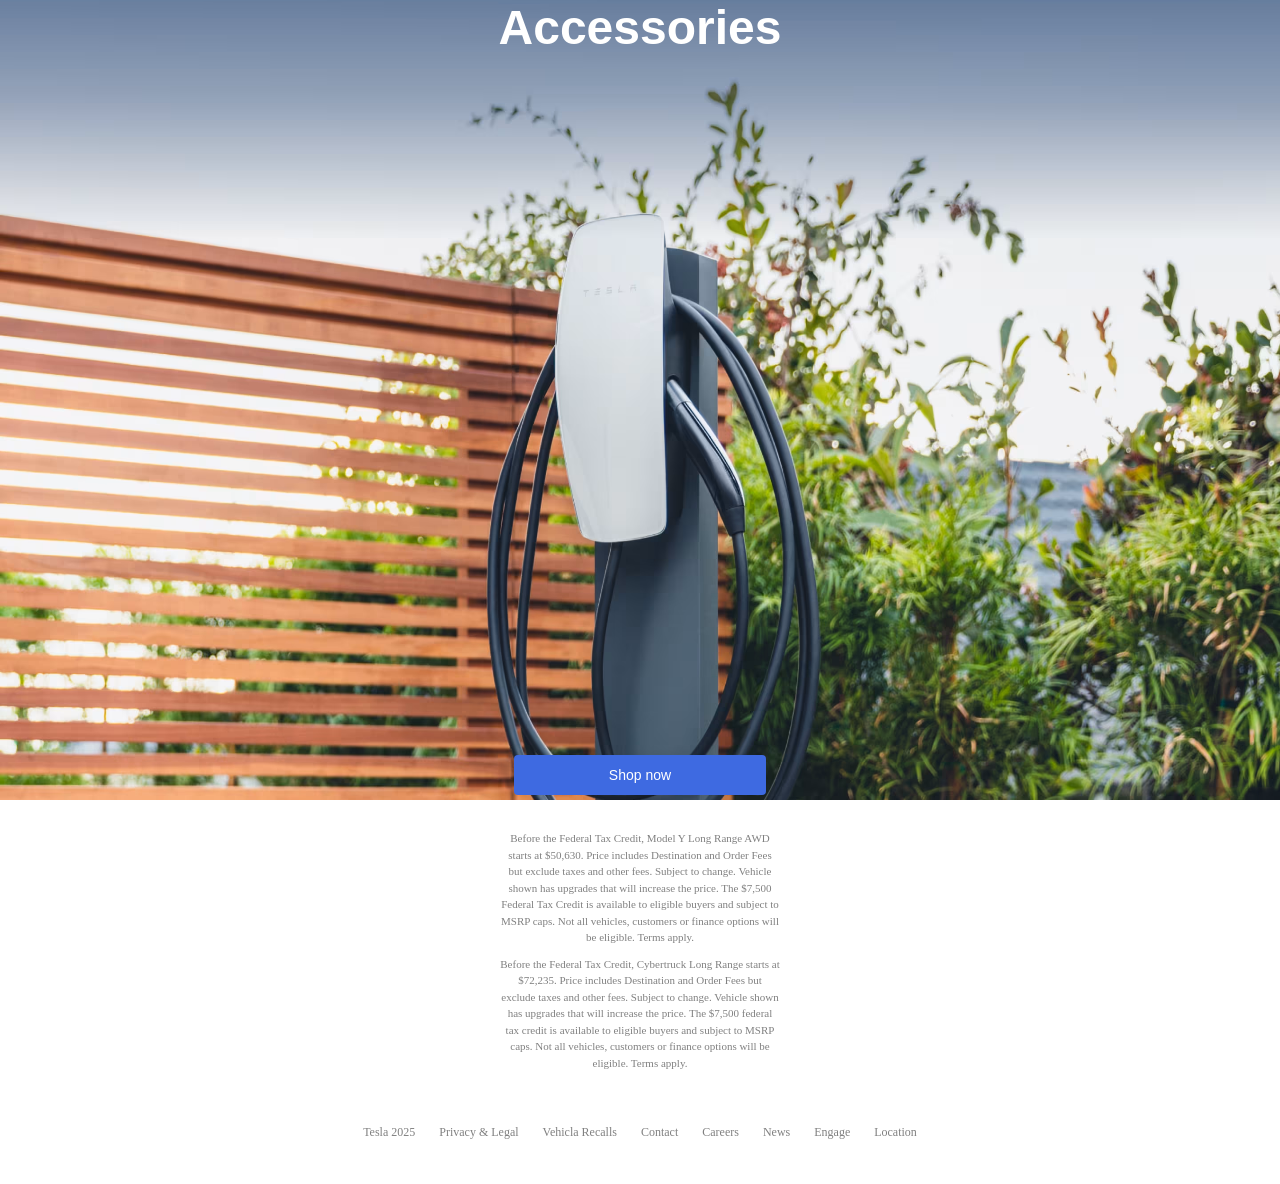
==== commit 81c62ad4: "first commit" ====
--- a/index.html
+++ b/index.html
@@ -5,154 +5,128 @@
     <meta charset="UTF-8">
     <meta name="viewport" content="width=device-width, initial-scale=1.0">
     <title>Document</title>
-    <link rel="stylesheet" href="style.css">
+    <link rel="stylesheet" href="style.css" />
 </head>
 
-<body style="margin: 0; ">
-    <section class="sec1">
-        <header><svg width="152" height="30" viewBox="0 0 152 30" fill="none" xmlns="http://www.w3.org/2000/svg">
-                <path
-                    d="M16 8.91228C16.1511 9.5045 16.459 10.0451 16.8912 10.4773C17.3233 10.9095 17.8639 11.2173 18.4561 11.3684H22.3158L22.4912 11.4035V21.0877H24.8772V11.4386L25.1228 11.3333H28.9825C29.573 11.1788 30.1118 10.8698 30.5435 10.4382C30.9751 10.0065 31.2841 9.46776 31.4386 8.8772H16V8.91228ZM99.7193 8.91228H97.3333V21.1228H108.281C108.799 20.9267 109.262 20.6068 109.629 20.191C109.996 19.7752 110.256 19.276 110.386 18.7368H99.7544V8.8772L99.7193 8.91228ZM81.3684 11.2982C82.6316 10.9474 83.6842 9.96492 83.9649 8.8772L70.5965 8.91228V16.1404H81.5088V18.6667H72.9474C72.2937 18.8367 71.6836 19.1436 71.1573 19.567C70.6311 19.9904 70.2008 20.5207 69.8947 21.1228H83.8947V13.7544H72.9474V11.2982H81.3684ZM122.14 21.1228H124.491V16.2105H133.123V21.1228H135.474V13.7544H122.14V21.1228ZM45.9298 11.3333H55.0526C55.653 11.1913 56.2028 10.8872 56.6421 10.454C57.0814 10.0209 57.3933 9.47547 57.5439 8.8772L43.4737 8.8772C43.6213 9.47109 43.928 10.0135 44.3607 10.4463C44.7935 10.879 45.3359 11.1857 45.9298 11.3333ZM45.9298 16.1754H55.0526C55.653 16.0334 56.2028 15.7293 56.6421 15.2962C57.0814 14.863 57.3933 14.3176 57.5439 13.7193H43.4737C43.6213 14.3132 43.928 14.8556 44.3607 15.2884C44.7935 15.7211 45.3359 16.0278 45.9298 16.1754ZM45.9298 21.1228H55.0526C55.653 20.9808 56.2028 20.6766 56.6421 20.2435C57.0814 19.8104 57.3933 19.2649 57.5439 18.6667H43.4737C43.6213 19.2606 43.928 19.803 44.3607 20.2357C44.7935 20.6685 45.3359 20.9752 45.9298 21.1228ZM124.246 11.3333H133.368C133.962 11.1857 134.505 10.879 134.938 10.4463C135.37 10.0135 135.677 9.47109 135.825 8.8772L121.789 8.8772C121.937 9.47109 122.244 10.0135 122.677 10.4463C123.109 10.879 123.652 11.1857 124.246 11.3333Z"
-                    fill="white" />
-            </svg>
-            <ul>
-                <li>Vehicles</li>
-                <li>Energy</li>
-                <li>Charging</li>
-                <li>Discover</li>
-                <li>Shop</li>
-            </ul>
-            <div style="width: 124px"></div>
-        </header>
-        <div class="c1">
-            <br>
-            <br>
-            <br>
-            <br>
-            <h1>Model Y</h1>
-            <p class="p1">From $31,890*</p>
-            <p class="p2">After Federal Tax Creit & Ext.Gas Savings</p>
+<body>
+    <section class="center  ">
+        <div
+            style="display: flex; width: 100%; justify-content: space-between; position: fixed; padding: 16px 32px; align-items: center; font-family: Inter, sans-serif;">
+            <img src="icons/logo.svg" />
+            <div style="color: white; font-size: 14px; ">
+                <a style="padding: 4px 16px;">Vehicles</a>
+                <a style="padding: 4px 16px;">Energy</a>
+                <a style="padding: 4px 16px;">Charging</a>
+                <a style="padding: 4px 16px;">Discover</a>
+                <a style="padding: 4px 16px;">Shop</a>
+            </div>
+            <div style="display: flex; gap: 12px; padding: 3px 28px;">
+                <img src="icons/mark.svg" />
+                <img src="icons/globe.svg" />
+                <img src="icons/user.svg" />
+            </div>
         </div>
-        <div style="text-align: center; margin-top: 70vh; ">
-            <button class="btn1">Shop Available</button>
-            <button class="btn2">Demo Drive</button>
-        </div>
-        <div>
-            <p class="p2 pl2 pw2 c1">*Price before incentives and savings is $42,990, excluding taxes and fees. Subject
-                to change</p>
-            <a href="#">Learn about est.gas savings.</a>
-        </div>
-    </section>
-    <section class="sec2">
-        <div class="c2">
-            <br>
-            <h1>Brand New Model 3</h1>
-            <p class="p2 pl1 pw1 ">Lease starting at $329/mo*</p>
-        </div>
-        <div style=" margin-top: 70vh; ">
-            <button class="btn1">Custom order</button>
-            <button class="btn2">Demo Drive</button>
-        </div>
-        <div>
-            <p class="p2 pl2 pw2 c1">*Excludes taxes and fees with price subject to change. Availbale in selct states.
-                </h1>
-                <a href="#">See details</a>
-        </div>
-    </section>
-    <section class="sec3">
-        <div class="c2">
-            <h1>Model X</h1>
-            <p class="p1 pl1 pw1">From $68,590*</p>
-            <p class="p2 pl1 pw1">After Federal Tax Creit & Ext.Gas Savings</p>
-        </div>
-        <div style=" margin-top: 70vh; ">
-            <button class="btn1">Custom Order</button>
-            <button class="btn2">Demo Drive</button>
-        </div>
-        <div>
-            <p class="p2 pl2 pw2 c1">*Price before incentives and savings is $79,990, excluding taxes and fees. Subject
-                to change</p>
-            <a>Learn about est.gas savings.</a>
-        </div>
-    </section>
-    <section class="sec4"
-        style="display: flex; flex-direction: column; justify-content: space-between; height: 100vh; ">
-        <div></div>;
-        <div style="margin-bottom: 69px;">
-            <button class="btn1">Order Now</button>
-            <button class="btn2">Learn More</button>
-        </div>
-    </section>
-    <section style="position: relative; width: 100%; display: flex; justify-content: space-between; ">
-        <video autoplay loop muted style=" width: 100vw; height: 100vh; object-fit: cover; position: absolute;">
-            <source
-                src="https://s3-figma-videos-production-sig.figma.com/video/1141970659621589204/TEAM/a543/7f87/-b3dd-4d53-83c6-7612d6361164?Expires=1734307200&Key-Pair-Id=APKAQ4GOSFWCVNEHN3O4&Signature=QOftDngp9V1onnL6nDKvv0OXnzMrti6Mr3SXqscy-LeR3jwjfO8EVhInOHmjpyAWsCVs61nYcjXfnuKg~OzbmXlL~WNHbLs3GFhEgga~[base64]"
-                type="video/mp4">
-        </video>
-        <div class="c1"
-            style=" width: 100%; display: flex; flex-direction: column; z-index: 100; justify-content: space-between; align-items:center;">
-            <div style="margin-top:124px;">
-                <h1>Experience Tesla</h1>
-                <p class="p2 pl1 pw1 ">Schedule a Demo Drive Today</p>
-            </div>
-            <div style=" width: 100%; margin-bottom: 36px;">
-                <button class="btn3">Learn more</button>
+        <img src="assets/modely.avif" class="background" />
+        <div class="center" style="padding-top: 100px; position: absolute;">
+            <h1 class="heading" style="font-size: 72px;">Model Y</h1>
+            <h3 class="start-text">Starting at $41490</h3>
+            <h4 class="tax-text" style="margin-top: 4px;">After $7500 Federal Tax Credit</h4>
+            <div class="buttons" style="margin-top: 30px;">
+                <button class="order-btn">Order Now</button>
+                <button class="more-btn">Learn More</button>
             </div>
         </div>
     </section>
-    <section class="sec5">
-        <br>
-        <br>
-        <br>
-        <div class="c1">
-            <h1>Solar Panels</h1>
-            <a>Scedule a Vitual Consultation</a>
-
-        </div>
-        <div style=" margin-top: 70vh; ">
-            <button class="btn1">Order Now</button>
-            <button class=" btn2">Learn More</button>
+    <section class="center">
+        <img src="assets/model3.avif" class="background" />
+        <div class="center" style="padding-top: 100px; position: absolute;">
+            <h1 class="heading" style="font-size: 48px; font-weight: 600;">Model 3</h1>
+            <h3 class="underline">$299/mo Leasing With $1000 Down</h3>
+            <div class="buttons" style="margin-top: 700px;">
+                <button class="order-btn">Order Now</button>
+                <button class="more-btn">Learn More</button>
+            </div>
         </div>
     </section>
-    <section class="sec6">
-        <br>
-        <br>
-        <br>
-        <div class="c2">
-            <h1>Solar Roof</h1>
-            <p class="p3 pw1 pl2">Produce Clean Energy From Your Roof</p>
-        </div>
-        <div style=" margin-top: 70vh; ">
-            <button class="btn1">Order Now</button>
-            <button class="btn2">Learn More</button>
+    <section class="center">
+        <img src="assets/modelx.avif" class="background" />
+        <div class="center" style="padding-top: 100px; position: absolute;">
+            <h1 class="heading" style="font-size: 48px; font-weight: 600;">Model X</h1>
+            <h3 class="plain">Free Supercharging Included</h3>
+            <div class="buttons" style="margin-top: 700px;">
+                <button class="order-btn">Order Now</button>
+                <button class="more-btn">Learn More</button>
+            </div>
         </div>
     </section>
-    <section class="sec7">
-        <br>
-        <br>
-        <br>
-        <h1>Powerwall</h1>
-        <div style=" margin-top: 70vh; ">
-            <button class="btn1">Order Now</button>
-            <button class="btn2">Learn More</button>
+    <section class="center">
+        <img src="assets/models.avif" class="background" />
+        <div class="center" style="padding-top: 100px; position: absolute;">
+            <h1 class="heading" style="font-size: 48px; font-weight: 600;">Model S</h1>
+            <h3 class="plain">Free Supercharging Included</h3>
+            <div class="buttons" style="margin-top: 700px;">
+                <button class="order-btn">Order Now</button>
+                <button class="more-btn">Learn More</button>
+            </div>
         </div>
     </section>
-    <section class="sec8"
-        style="display: flex; flex-direction: column; justify-content: space-around; align-items: center;">
-        <h1>Accessories</h1>
-        <div>
-            <button class="btn4">Shop Now</button>
-            <ul>
-                <li><a href="#">Tesla2024</a></li>
-                <li><a href="#">Privacy & Legal</a></li>
-                <li><a href="#">Vehicle Recalls</a></li>
-                <li><a href="#">Contant</a></li>
-                <li><a href="#">News</a></li>
-                <li><a href="#">Get Updates</a></li>
-                <li><a href="#">Locations</a></li>
-            </ul>
+    <section class="center">
+        <img src="assets/panel.avif" class="background" />
+        <div class="center" style="padding-top: 100px; position: absolute;">
+            <h1 class="heading" style="font-size: 48px; font-weight: 600;">Solar Panel</h1>
+            <h3 class="underline">Schedule a Virtual Consultation</h3>
+            <div class="buttons" style="margin-top: 700px;">
+                <button class="order-btn">Order Now</button>
+                <button class="more-btn">Learn More</button>
+            </div>
+        </div>
     </section>
-
+    <section class="center">
+        <img src="assets/solarroof.avif" class="background" />
+        <div class="center" style="padding-top: 100px; position: absolute;">
+            <h1 class="heading" style="font-size: 48px; font-weight: 600;">Solar Roof</h1>
+            <h3 class="plain">Produce Clean Energy From Your Roof</h3>
+            <div class="buttons" style="margin-top: 700px;">
+                <button class="order-btn">Order Now</button>
+                <button class="more-btn">Learn More</button>
+            </div>
+        </div>
+    </section>
+    <section class="center">
+        <img src="assets/powerwll.avif" class="background" />
+        <div class="center" style="padding-top: 100px; position: absolute;">
+            <h1 class="heading" style="font-size: 48px; font-weight: 600;">Powerwall</h1>
+            <div class="buttons" style="margin-top: 760px;">
+                <button class="order-btn">Order Now</button>
+                <button class="more-btn">Learn More</button>
+            </div>
+        </div>
+    </section>
+    <section class="center">
+        <img src="assets/accessories.avif" class="background" />
+        <div class="center" style="padding-top: 100px; position: absolute;">
+            <h1 class="heading" style="font-size: 48px; font-weight: 600;">Accessories</h1>
+            <div class="buttons" style="margin-top: 700px;">
+                <button class="order-btn">Shop now</button>
+            </div>
+        </div>
+    </section>
+    <footer style="display: flex; flex-direction: column; justify-content: center; align-items: center;">
+        <div style="margin: 30px 500px;">
+            <section style="font-size: 11px; text-align: center; color: gray; line-height: 1.5">Before the Federal Tax Credit, Model Y Long Range AWD starts at $50,630. Price includes Destination and Order Fees but exclude taxes and other fees. Subject to change. Vehicle shown has upgrades that will increase the price. The $7,500 Federal Tax Credit is available to eligible buyers and subject to MSRP caps. Not all vehicles, customers or finance options will be eligible. <a>Terms apply.</a></section>
+            <section  style="font-size: 11px; text-align: center; color: gray; margin-top: 10px; line-height: 1.5;">Before the Federal Tax Credit, Cybertruck Long Range starts at $72,235. Price includes Destination and Order Fees but exclude taxes and other fees. Subject to change. Vehicle shown has upgrades that will increase the price. The $7,500 federal tax credit is available to eligible buyers and subject to MSRP caps. Not all vehicles, customers or finance options will be eligible. <a>Terms apply.</a></section>
+        </div>
+        <div style="display: flex; margin-top: 20px; padding-bottom: 40px; color: gray; font-size: 12px;">
+            <a style="padding: 4px 12px; ">Tesla 2025</a>
+            <a style="padding: 4px 12px; ">Privacy & Legal</a>
+            <a style="padding: 4px 12px; ">Vehicla Recalls</a>
+            <a style="padding: 4px 12px; ">Contact</a>
+            <a style="padding: 4px 12px; ">Careers</a>
+            <a style="padding: 4px 12px; ">News</a>
+            <a style="padding: 4px 12px; ">Engage</a>
+            <a style="padding: 4px 12px; ">Location</a>
+        </div>
+    </footer>
 </body>
 
 </html>
--- a/style.css
+++ b/style.css
@@ -1,176 +1,89 @@
+:root {
+    --font: "Inter", sans-serif;
+    --white: #ffffff;
+    --white-gray: #f4f4f4;
+    --blue: #3e6ae1;
+}
 
-        @import url('https://fonts.googleapis.com/css2?family=Montserrat:ital,wght@0,100..900;1,100..900&display=swap');
+* {
+    box-sizing: border-box;
+    margin: 0;
+}
 
-        header {
-            width: 100%;
-            display: flex;
-            justify-content: space-between;
-            position: fixed;
-            background-color: #00000005;
-            backdrop-filter: blur (64px)
-        }
+.background {
+    width: 100vw;
+    height: 100vh;
+}
 
-        * {
-            scroll-behavior: smooth;
-        }
+.center {
+    display: flex;
+    flex-direction: column;
+    align-items: center;
+    z-index: 10;
+}
 
-        section {
-            height: 100vh;
-            background-size: cover;
-        }
+.heading {
+    color: var(--white);
+    font-family: var(--font);
+    font-weight: 500;
+}
 
-        .sec1 {
-            background-image: url("https://s3-alpha-sig.figma.com/img/6d7a/23be/cb6af393851dc03dd35d09417c2ceadd?Expires=1733702400&Key-Pair-Id=APKAQ4GOSFWCVNEHN3O4&Signature=A2N1EiDXM78oEnfcqRNcU562vlI74OmHRzJ6gdG0lwT6TONFSwasuBvISCW4CD~kO71En3Ubpl1G4IIWdvUKZwOdr60YwxbPTilUKhYChQJHuwDuGsziQGRFYx3OEN4csRQlfOXYPlmjwG0DH0Eb4EJ6RiB4OeuFtLPrHAOhUt4tIjMbo9~sCF58KaDK0rs0yIM-BEa9eeudJ8bFsWMttKRi7d3pwB2~4mejediSzRuOMWpZL5y37KfgSo7KZ6-ssyfO-My6qJQrwon7D~wwzTDbn45qxHhqL8bOK8ezuEtTms7QTrO4I5kT7-8gxp0SBhk31iPD0ipPkvKoYEoTjw__");
-        }
+.start-text {
+    color: var(--white);
+    font-family: var(--font);
+    font-size: 24px;
+    font-weight: 500;
+}
 
-        .sec2 {
-            background-image: url(https://s3-alpha-sig.figma.com/img/d6e6/6c6b/c7b9a89b28e7054d63200682392b3184?Expires=1733702400&Key-Pair-Id=APKAQ4GOSFWCVNEHN3O4&Signature=Q33xQ4HwTUIREWfEYMgM1StBCZl1pSngxF93uztCgbw8MF3FiQIzBPd4tTNJADm5pgNgFNf3H97ebZFVHpBz1K3uv8PBv6sq~p8tjTLXiaeUZDC3e~lZ3z2tJPQsbxq6XZdR5JlJwdVOhxwpnasw2XAmLZA8znqy9U2J3qnB8le9uSLx7p5lW~zBNlrskoINi8RWqFhF0cTAZH6pqhNMz14OFIM5JMACaznCT-L9BwDw4btJFDaCDFi8VvfBuG-o~pJ~EFyAUHiD2JCSfYOBQaxRV8cM2GVYOjPLyVf3Fb2gYGQOXoKPzB2Ysich1byC0rQmtF0Er3Bmq26c5g5Mpg__)
-        }
+.tax-text {
+    color: var(--white);
+    font-family: var(--font);
+    font-size: 20px;
+    font-weight: 500;
+}
 
-        .sec3 {
-            background-image: url(https://s3-alpha-sig.figma.com/img/7348/b3e8/d0d912a18fa6ec4f1888f100bc845c36?Expires=1733702400&Key-Pair-Id=APKAQ4GOSFWCVNEHN3O4&Signature=O0Q2WJyvhEWHF9dHWYuPpTMKXyR9I6153caEskgEmUALqAiCmkG-GDjAVcUTYPlvrqeUm1ORgjHEJb3pNnGiZX8~CoHeae1b1ZAg~-AMfTlUpazI3fhREooY9~38eTqU7z8o8qt5hI-WCYBj4nuxxlbaelXple4yDCOufd~oU9-9xAOy6I6W2MdMLx75PnBuWbv1QWfDaXz2-0OqUk1~o7VM71CHvHcjTEW7abv4PT2m84MRw-4UKoNCYgXC-iOWVa8niqsur8QeS-8SEhx6PsGt4552DiWtyZ7NhOwNrdXevC0IGulNRCg-T6fU2kimw8fIo3TCKJtKeBa60UMtQg__)
-        }
+.buttons {
+    display: flex;
+    gap: 16px;
+}
 
-        .sec3 {
-            ackground-image: url(https://s3-alpha-sig.figma.com/img/7348/b3e8/d0d912a18fa6ec4f1888f100bc845c36?Expires=1733702400&Key-Pair-Id=APKAQ4GOSFWCVNEHN3O4&Signature=O0Q2WJyvhEWHF9dHWYuPpTMKXyR9I6153caEskgEmUALqAiCmkG-GDjAVcUTYPlvrqeUm1ORgjHEJb3pNnGiZX8~CoHeae1b1ZAg~-AMfTlUpazI3fhREooY9~38eTqU7z8o8qt5hI-WCYBj4nuxxlbaelXple4yDCOufd~oU9-9xAOy6I6W2MdMLx75PnBuWbv1QWfDaXz2-0OqUk1~o7VM71CHvHcjTEW7abv4PT2m84MRw-4UKoNCYgXC-iOWVa8niqsur8QeS-8SEhx6PsGt4552DiWtyZ7NhOwNrdXevC0IGulNRCg-T6fU2kimw8fIo3TCKJtKeBa60UMtQg__)
-        }
+.more-btn {
+    border: none;
+    border-radius: 4px;
+    background-color: var(--white-gray);
+    padding: 4px 24px;
+    font-size: 14px;
+    font-family: var(--font);
+    width: 252px;
+    height: 40px;
+}
 
-        .sec4 {
-            background-image: url(https://s3-alpha-sig.figma.com/img/76d8/53f4/a13f230d90c69b3806b4b679cf16c9ed?Expires=1733702400&Key-Pair-Id=APKAQ4GOSFWCVNEHN3O4&Signature=NLHZqTBCODF9JA3XEqP6HKXRH1flJccrtItRcZnatKta~WMFV9MiesLCCBYWxnZBjtf42OG-hALgofxlVOizzCbz1x5ROGG5Txjlz7N9ct84uAU5CnqHrrZEkquvpog4psF6JE0WLXXE18GxxOJ1RehYKg5TG0vXRw449~kGC5fdMlPwCa9G~daryQ36AC1vwB-JfQDmles-S1Ad94MT-~9R5un9wtQkGD2Eh~suitMd-whq21zpZNbO6tbEoTN6QCQ8K73joQh2-hZsUMnmfeSZRyXC-X8fQ3ha5DFkEJOPmSgG8iPKcqGvkhHzzlyFA~QtkPlud4M0XI15UEMwdA__)
-        }
+.order-btn {
+    border: none;
+    border-radius: 4px;
+    background-color: var(--blue);
+    padding: 4px 24px;
+    font-size: 14px;
+    font-family: var(--font);
+    color: var(--white);
+    width: 252px;
+    height: 40px;
+}
 
-        .sec5 {
-            background-image: url(https://s3-alpha-sig.figma.com/img/63f9/ae84/a09b8cb46f83a23604fb332cca93df72?Expires=1733702400&Key-Pair-Id=APKAQ4GOSFWCVNEHN3O4&Signature=V3zzK-PkiOtpxXjiuyR6JuTdrvkP21UdqK9ZYWSqjfr03lDfTvwU9SuEhhLkmUMGKd6WjLZxCguEQk3oPiRSUimqIes~ACLrxZQGlbgbCKWjtE-ahPr1euepx5EIMOmHNNNtXpYoKOhqM~ppUmrplf70HRWOLOo23DY54KXslBLD8z7arpNvRr3bdeo4Y-WQ3uJ6Zp6k4pfGPQAEqOMynYRn07KkMKCwLUFwNkpxK34V~Z7iJyd~M3TOfX5zDNjYN191eA2itKeh~GNiiRiyMpzfsgfm5M~y7OpXPBKvYsCSqJPvtGVP9sAjUWSxwBpzLjJByk8XYQwPiNdLhhxPoA__)
-        }
+.underline {
+    color: var(--white);
+    font-family: var(--font);
+    font-size: 20px;
+    font-weight: 500;
+    text-decoration: underline;
+    text-underline-offset: 6px;
+    text-decoration-thickness: 1px;
+    letter-spacing: 0.5px;
+}
 
-        .sec6 {
-            background-image: url(https://s3-alpha-sig.figma.com/img/a8f7/e0ef/c1749c353ea58a621c8c633b3efef56e?Expires=1734307200&Key-Pair-Id=APKAQ4GOSFWCVNEHN3O4&Signature=J5VNBDBWr7jBQVgFPHSCXjImPdtF5FTKm5PvtapqDhdDEkgCkbEeOdUT7pMyH3OsH9YF7yRwN4yUrHtBx-iUXleh~Se6YR35RLOwcWwsatA-E8r4ZvLJZZiKlAKLkpK17WVPx6XlmhmGv-whyVG3r2dGL55~mv1nT6RmZHUMhLeTWDIs9NVFhIsvFbVXIVNUKar~zEkIYtRUA~sJgEQtAWVUBVhl75OlljOzluyzyzbXmquU2Id6Mcbj7FGIJu~fDS-JrGIlv9~xVwU6kwb7p13NnFASkyf889q0tmxvVLaZTvI06EClzRgOXs4xRll9Bxxv6xpy4HRHO-3nVDfVMQ__)
-        }
-
-        .sec7 {
-            background-image: url(https://s3-alpha-sig.figma.com/img/ee62/a6cb/442a5b4ec8bdd443fc0054bf3f323778?Expires=1734307200&Key-Pair-Id=APKAQ4GOSFWCVNEHN3O4&Signature=dgfQwVonDyRHJGXC5hZJrQlyBi7RVvNTIZ0k-8xN5muZMlA0G0aSqbUSLIuBRasH6pQ7dCpr7r9fcydAc576t4A3O4d9eBkC1CIVfgUPBlXV~eHBLaeXUi6j7co~UyaEWnkGHcxFPvnsuC8L2s2KJQyteWM3jS8WHoIT7cj6jY4mtOIU-ALQEu8Lkx6eIvTqxvZ7da~i416~JJ4qa7QdGP9Z9WasNl~lK4oKWy5f-9K25imtueL-D8f5aWv0DvBzgEbyTPjwbAoy16qAwz9jVjQAZMzplsNoC43RD0RBfLI6STeeLcMvAiSoqwDVe-rz2cL1FoLKj486TxD40JU6jA__)
-        }
-
-        .sec8 {
-            background-image: url(https://s3-alpha-sig.figma.com/img/2854/a383/afb989857277aee6919710d8754a76f2?Expires=1733702400&Key-Pair-Id=APKAQ4GOSFWCVNEHN3O4&Signature=iL8-E0UIzvjHHlXEzDfsF~U4wQN5SXiF0qkBKFk9Fo3pQQreGLhm5N30kZjppwrHQHmol1Az0sI-zh70iBULygWcIC~r54iYUFmOB2xYErTSqpE6kZZ6CeipIBC1ku9CUGAccdFCVBPLV6SQA9Mpwa5ygDmJfM3NuhUfPKrWqfikf5BJ1XNcifvlhwDcZx3b~t8SlpGHhWYXnwekReynN2zh5zlgbP6iMNAiPr1w-zD4ihtvbepnpuz7M4TJiwEyZIl6kk5~lwp~KEUnwjMsGQaCbpl29ZuHV2mPB3IC8t-yAA9piJ9ZjQ55eGvZauKj7cEcTjzjK5WvPffOPKBDBw__)
-        }
-
-        ul {
-            color: #ffffff;
-            width: 100%;
-            display: flex;
-            justify-content: center;
-            gap: 24px;
-            list-style: none;
-        }
-
-        div {
-            text-align: center;
-        }
-
-        h1 {
-            font-family: Montserrat;
-            font-weight: 500px;
-            font-size: 40px;
-            line-height: 48px;
-            margin: 0;
-            text-align: center
-        }
-
-        .c1 {
-            color: #ffffff;
-        }
-
-        .c2 {
-            color: #000000;
-        }
-
-        p {
-            font-family: avenir;
-            margin: 0;
-        }
-
-        .pw1 {
-            font-weight: 500px;
-        }
-
-        .pw2 {
-            font-weight: 400px;
-        }
-
-        .pl1 {
-            line-height: 20px;
-        }
-
-        .pl2 {
-            line-height: 18px;
-        }
-
-        .p1 {
-            font-size: 20px;
-        }
-
-        .p2 {
-            font-size: 12px;
-        }
-
-        .p3 {
-            font-size: 14px;
-        }
-
-        button {
-            font-family: avenir;
-            font-weight: 500;
-            font-size: 14px;
-            line-height: 18px;
-            text-align: center;
-            border-radius: 4px;
-            padding: 11px 40px;
-            margin-left: 12px;
-            backdrop-filter: blur(8px);
-            opacity: 0px;
-            width: 264px;
-        }
-
-        .btn1 {
-            border: none;
-            background-color: #f4f4f480;
-            color: #000000;
-        }
-
-        .btn2 {
-            border: none;
-            background-color: #171a2065;
-            color: #ffffff;
-        }
-
-        .btn3 {
-            color: #ffffff;
-            border: 3px solid #ffffff;
-            border-radius: 4px;
-            width: 264px;
-            height: 40px;
-            background-color: transparent;
-            padding: 11px 40px;
-        }
-
-        a {
-            font-family: avenir;
-            font-weight: 400px;
-            font-size: 12px;
-            line-height: 18px;
-            color: #ffffff;
-            margin-top: 0;
-        }
-
-        .btn4 {
-            border: none;
-            background-color: #f4f4f4cc;
-            color: #000000;
-            backdrop-filter: blur(8px);
-            opacity: 0px;
-            height: 40px;
-            width: 264px;
-            align-self: center;
-        }
-    +.plain {
+    color: var(--white);
+    font-family: var(--font);
+    font-size: 20px;
+    font-weight: 500;
+}
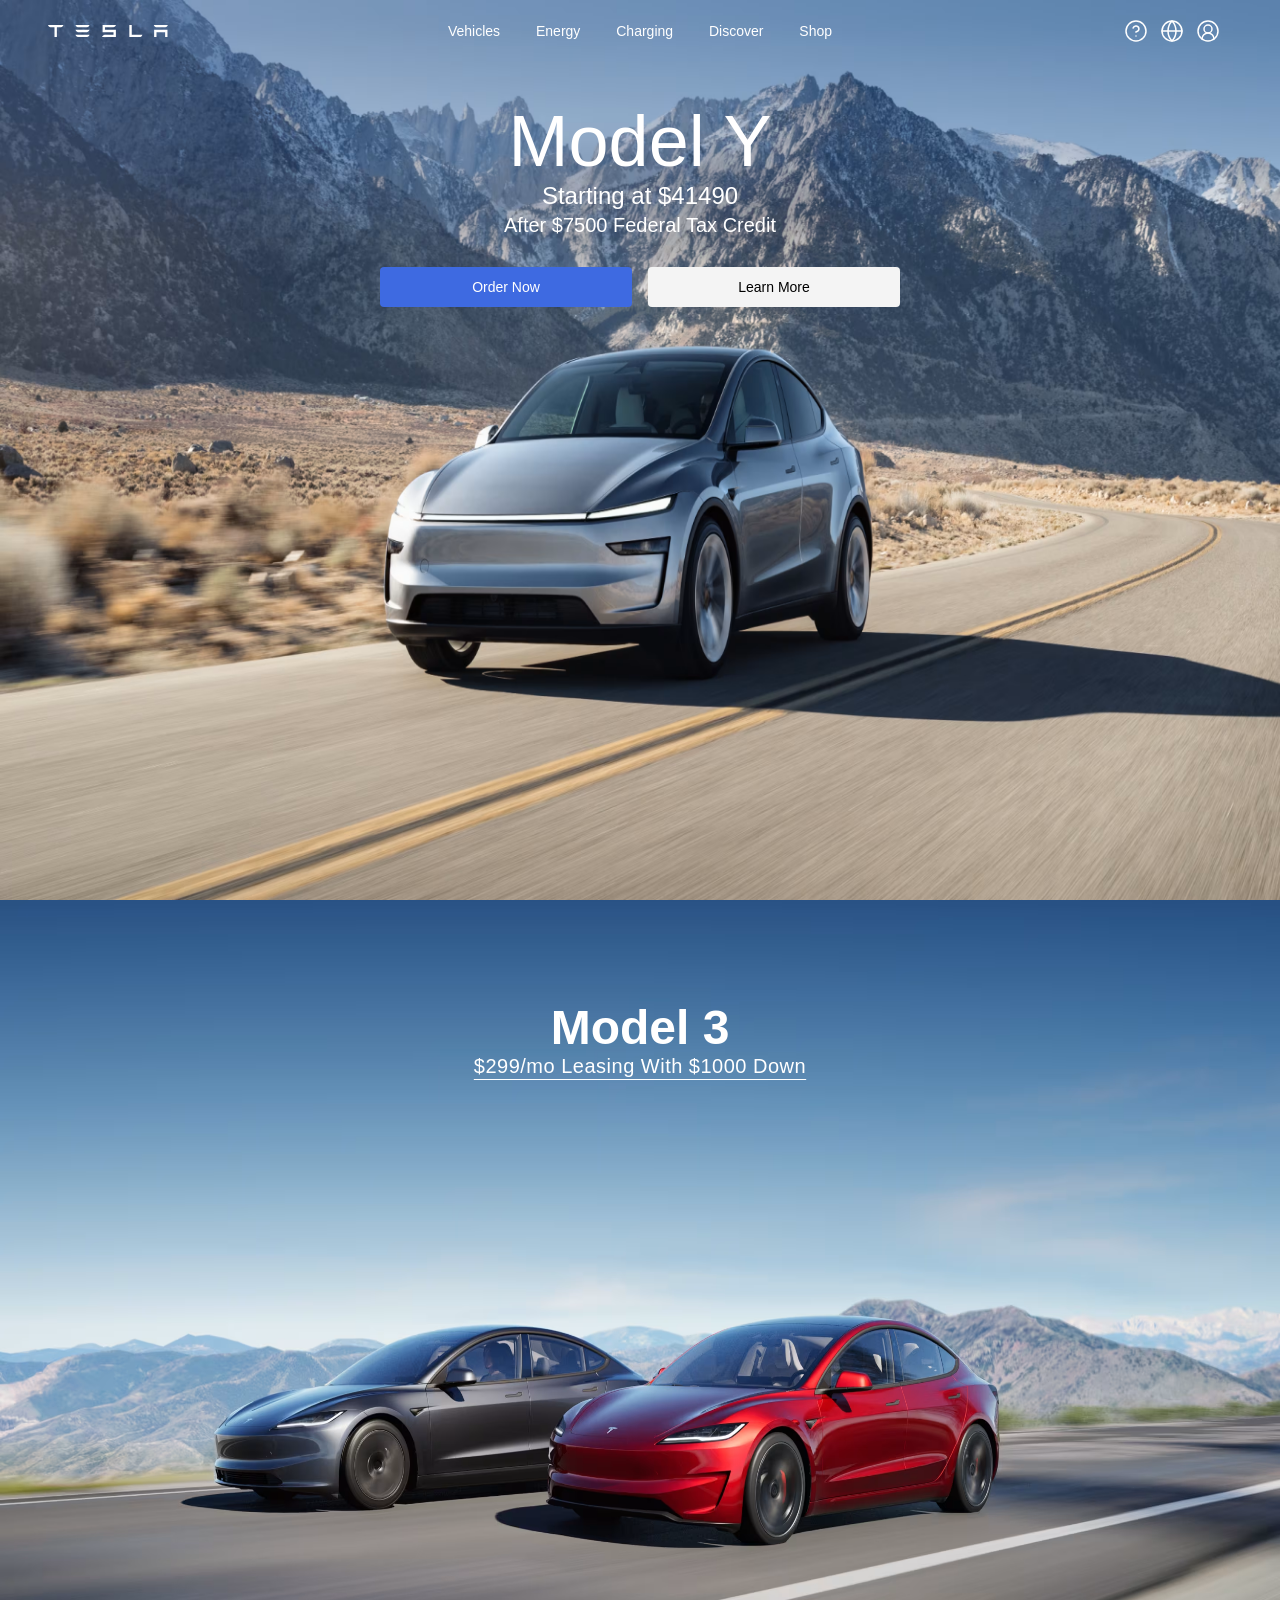
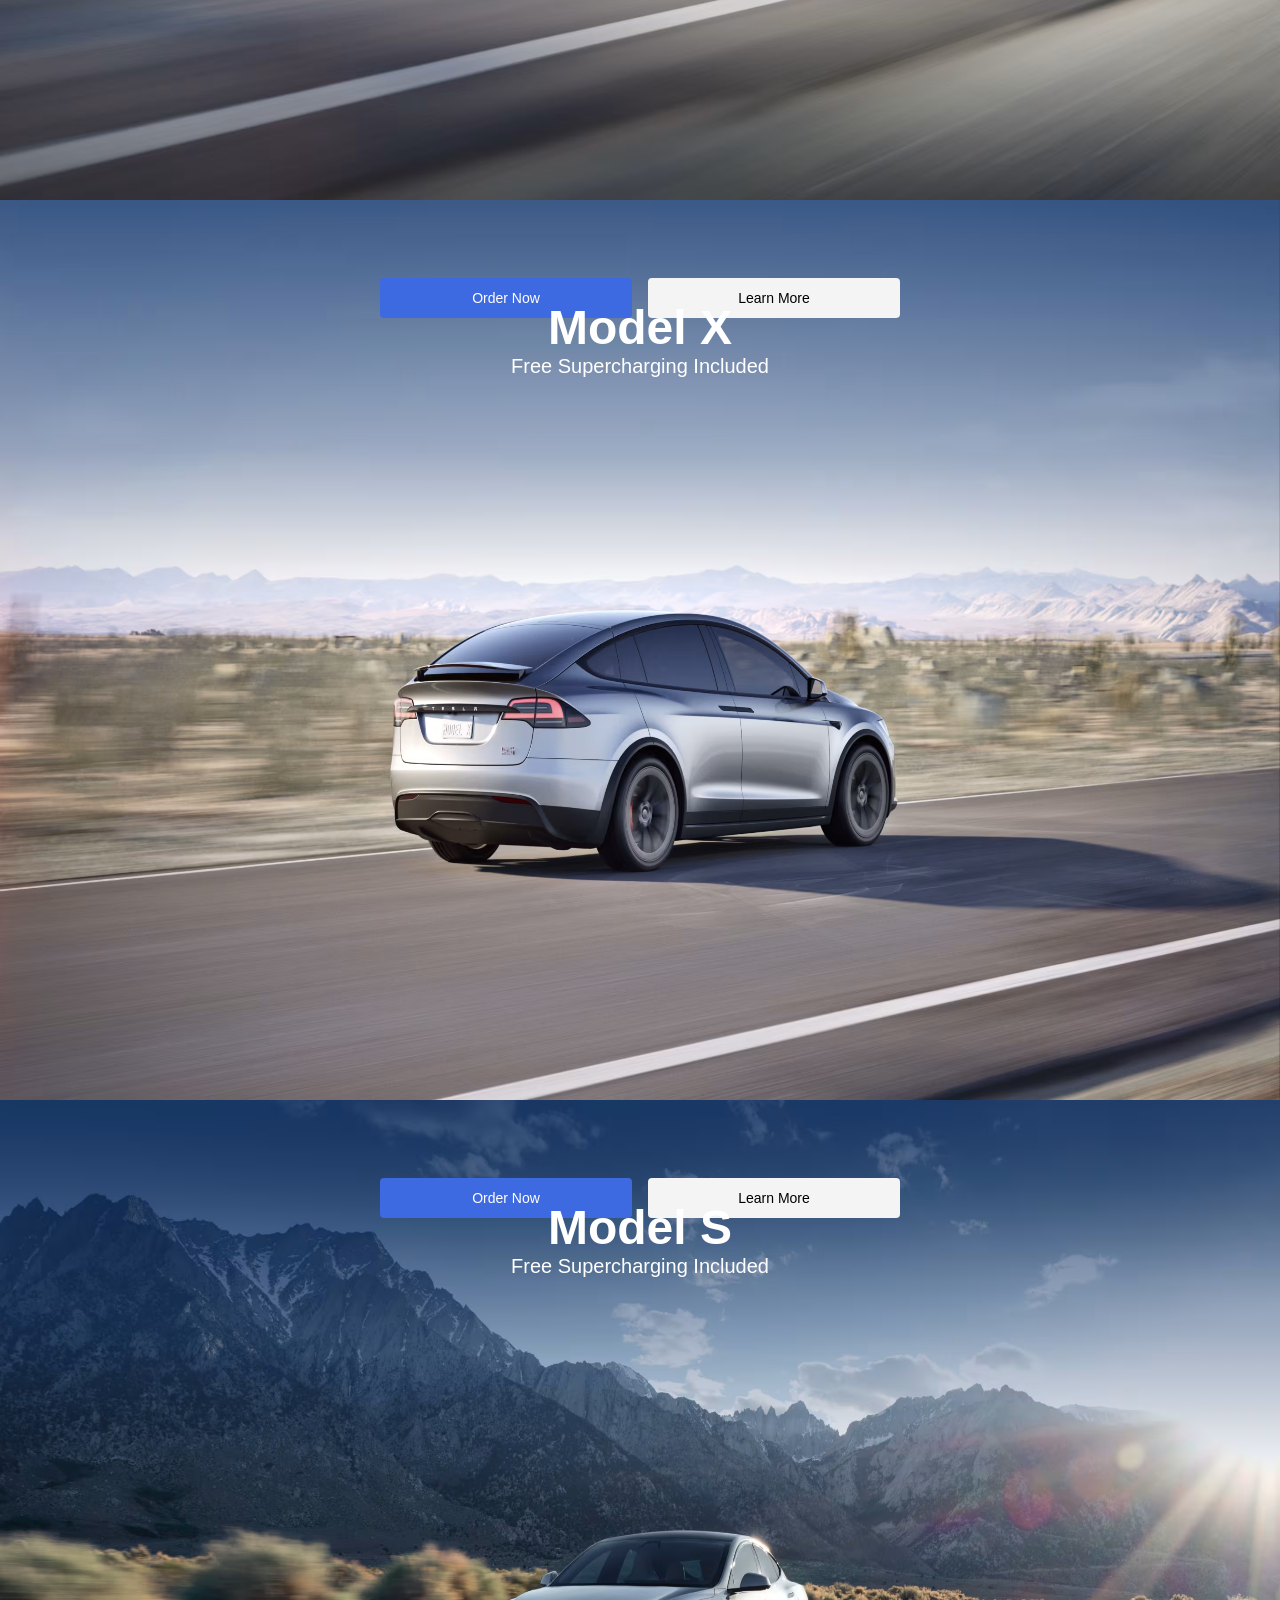
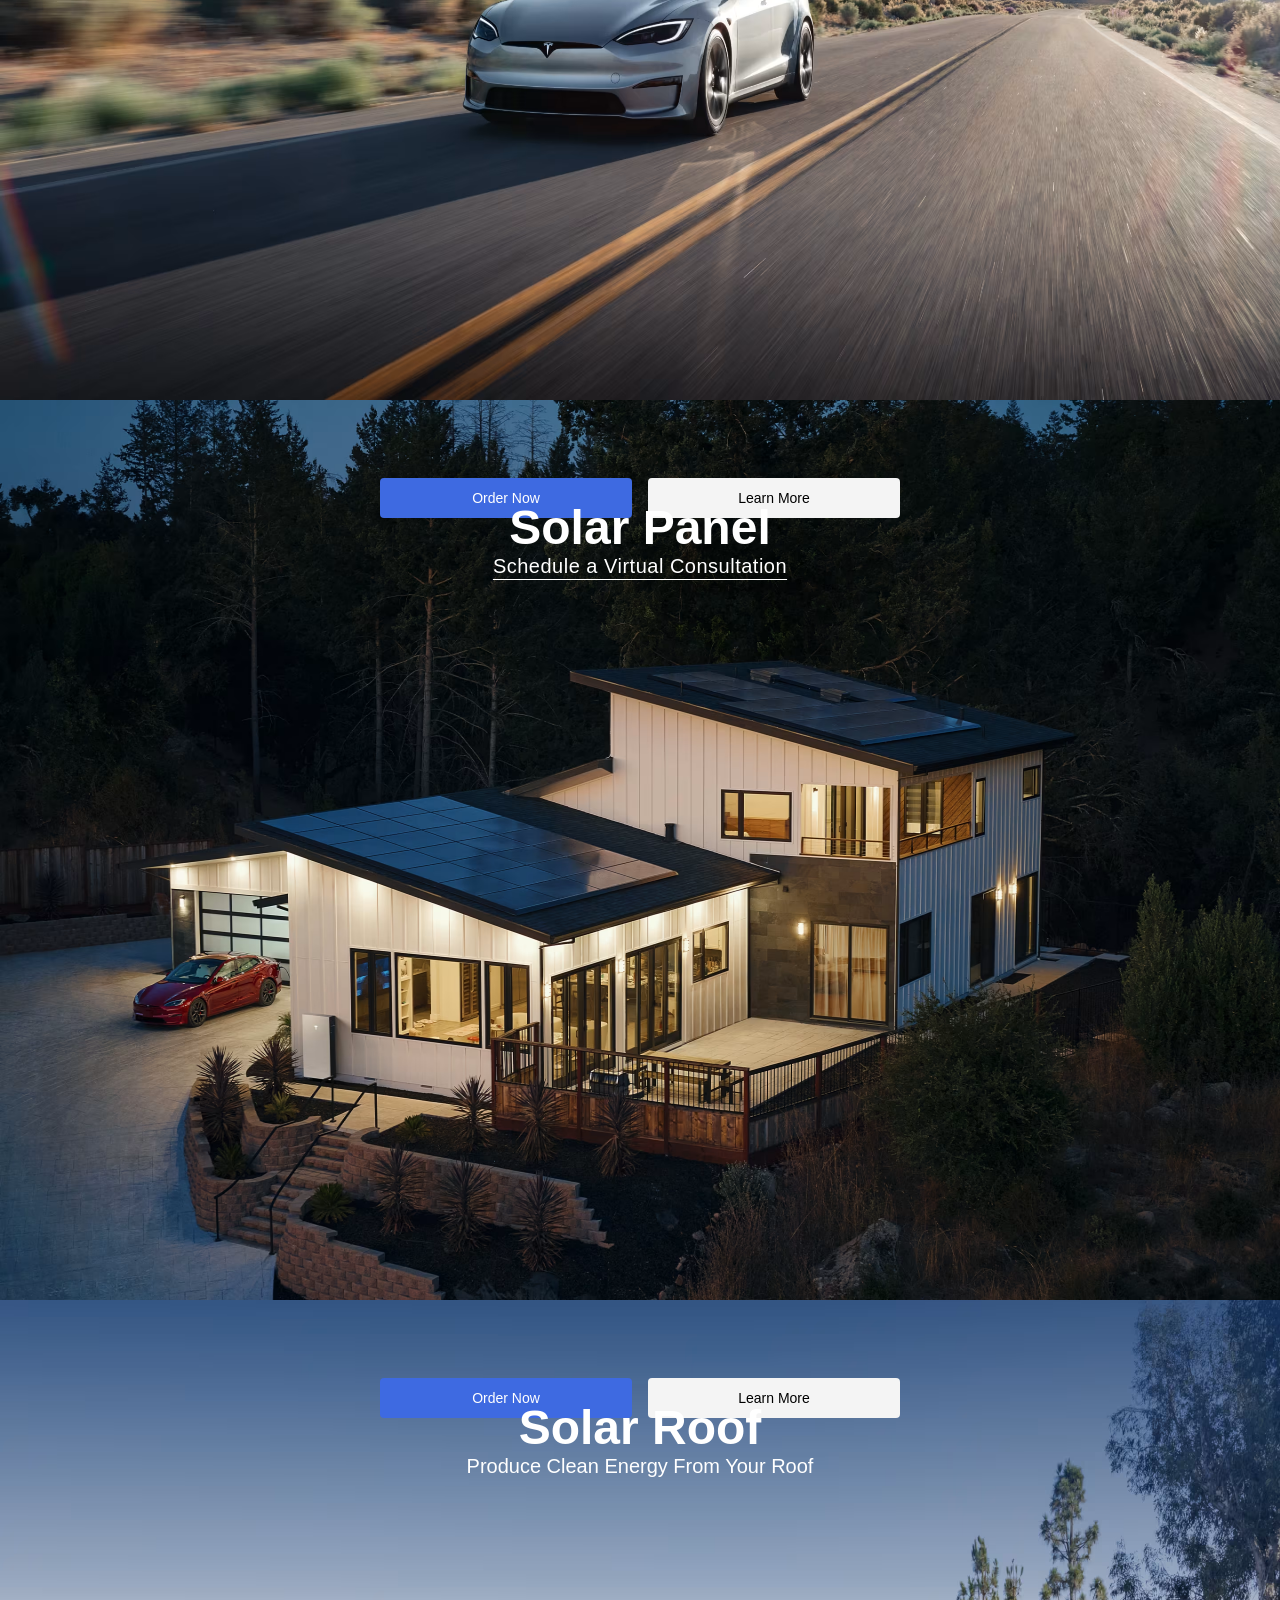
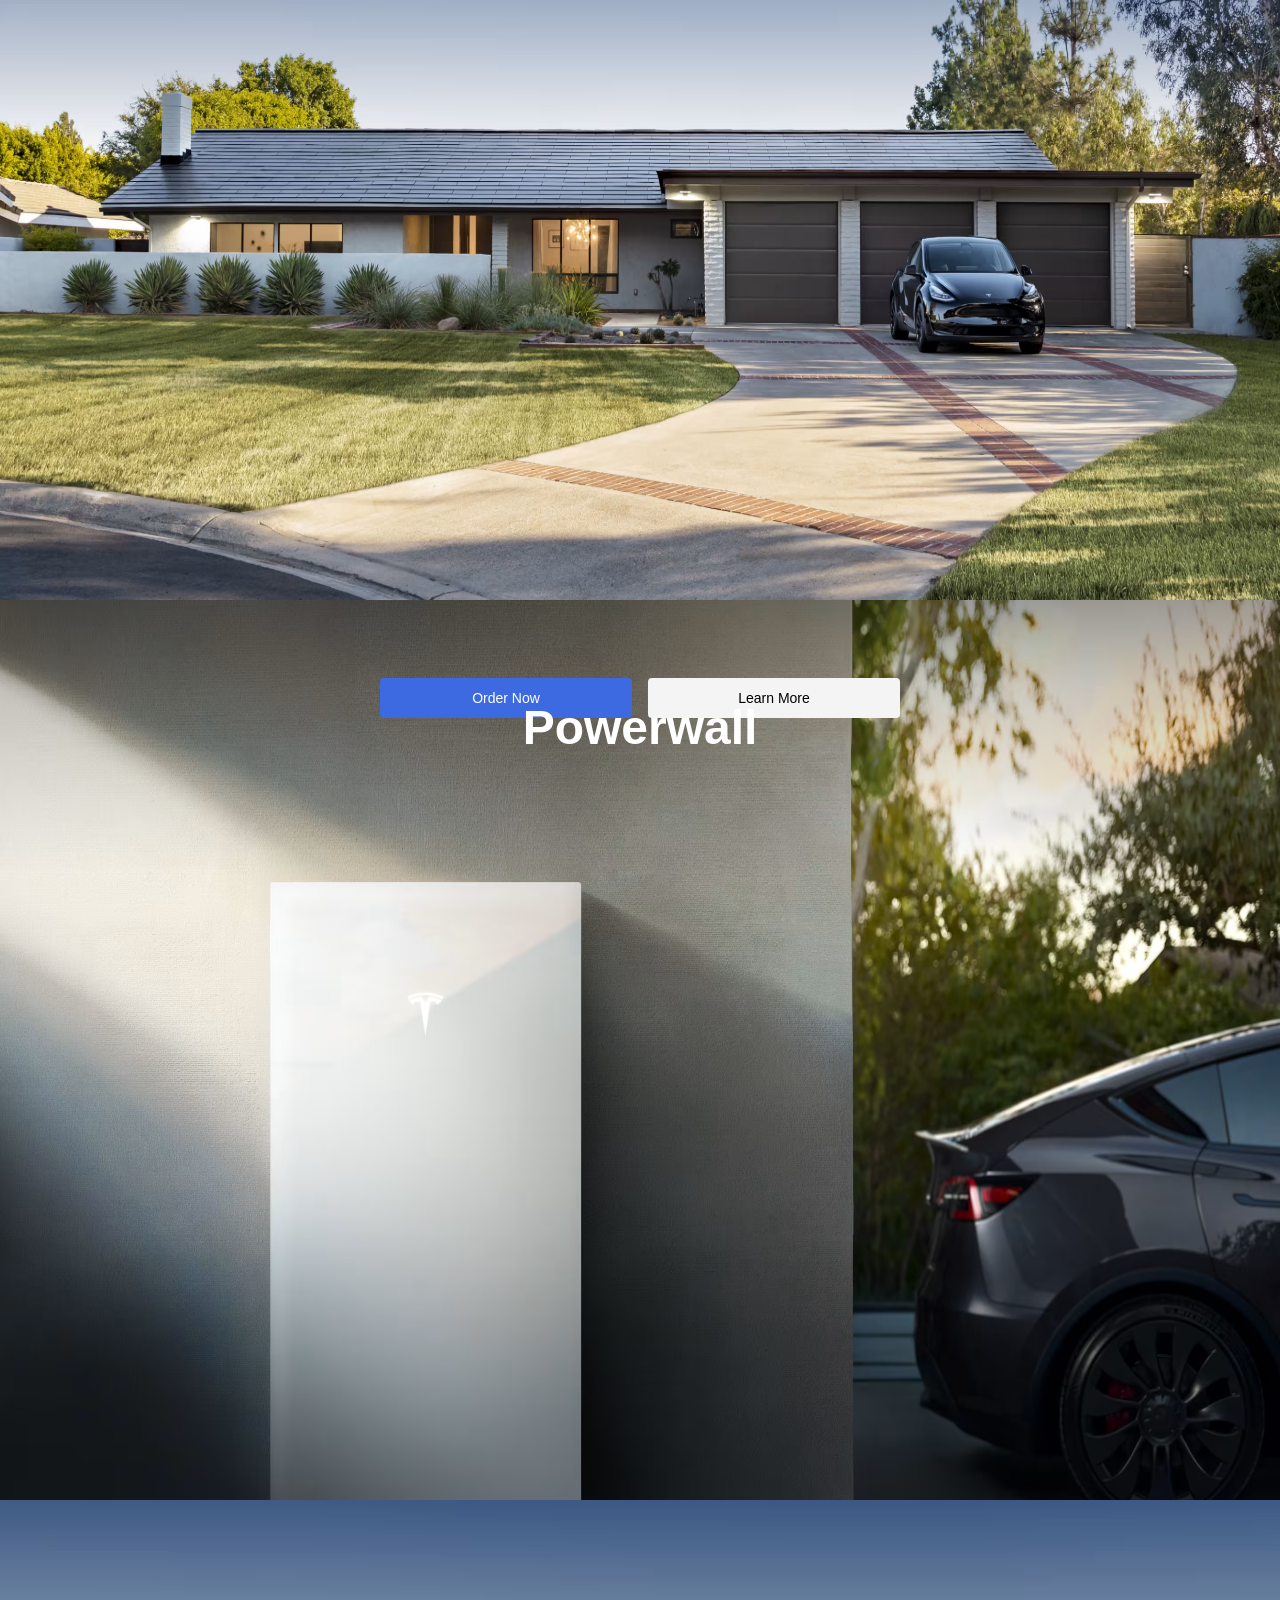
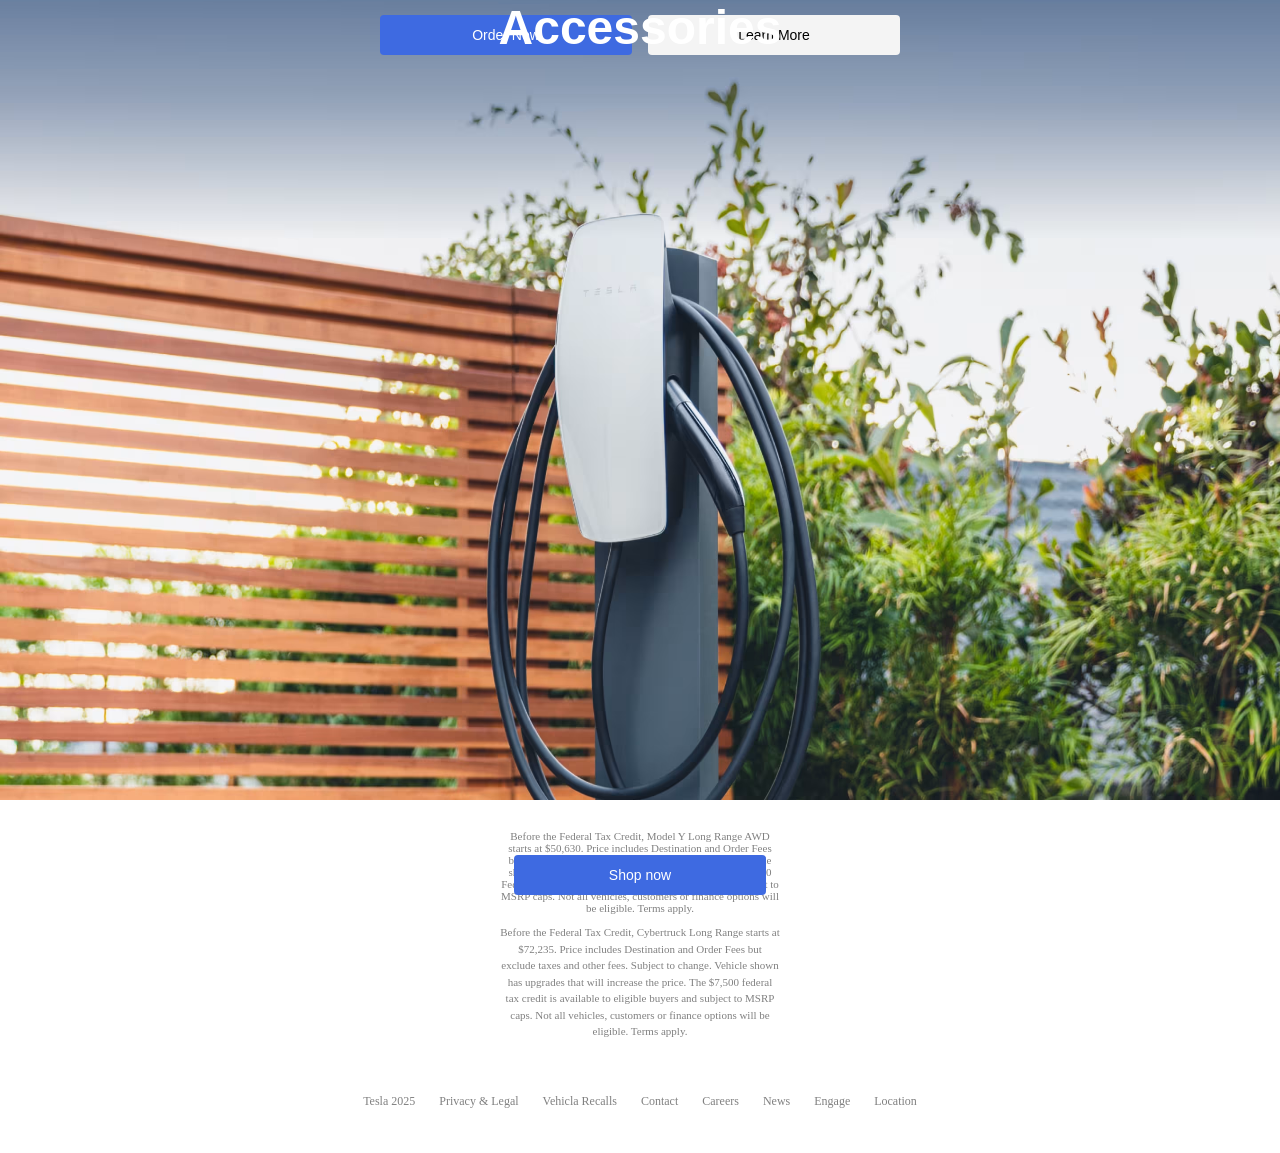
==== commit f3b2078a: "btn bug" ====
--- a/index.html
+++ b/index.html
@@ -4,7 +4,7 @@
 <head>
     <meta charset="UTF-8">
     <meta name="viewport" content="width=device-width, initial-scale=1.0">
-    <title>Document</title>
+    <title>Tesla landing page</title>
     <link rel="stylesheet" href="style.css" />
 </head>
 
@@ -42,7 +42,7 @@
         <div class="center" style="padding-top: 100px; position: absolute;">
             <h1 class="heading" style="font-size: 48px; font-weight: 600;">Model 3</h1>
             <h3 class="underline">$299/mo Leasing With $1000 Down</h3>
-            <div class="buttons" style="margin-top: 700px;">
+            <div class="buttons" style="margin-top: 800px;">
                 <button class="order-btn">Order Now</button>
                 <button class="more-btn">Learn More</button>
             </div>
@@ -53,7 +53,7 @@
         <div class="center" style="padding-top: 100px; position: absolute;">
             <h1 class="heading" style="font-size: 48px; font-weight: 600;">Model X</h1>
             <h3 class="plain">Free Supercharging Included</h3>
-            <div class="buttons" style="margin-top: 700px;">
+            <div class="buttons" style="margin-top: 800px;">
                 <button class="order-btn">Order Now</button>
                 <button class="more-btn">Learn More</button>
             </div>
@@ -64,7 +64,7 @@
         <div class="center" style="padding-top: 100px; position: absolute;">
             <h1 class="heading" style="font-size: 48px; font-weight: 600;">Model S</h1>
             <h3 class="plain">Free Supercharging Included</h3>
-            <div class="buttons" style="margin-top: 700px;">
+            <div class="buttons" style="margin-top: 800px;">
                 <button class="order-btn">Order Now</button>
                 <button class="more-btn">Learn More</button>
             </div>
@@ -75,7 +75,7 @@
         <div class="center" style="padding-top: 100px; position: absolute;">
             <h1 class="heading" style="font-size: 48px; font-weight: 600;">Solar Panel</h1>
             <h3 class="underline">Schedule a Virtual Consultation</h3>
-            <div class="buttons" style="margin-top: 700px;">
+            <div class="buttons" style="margin-top: 800px;">
                 <button class="order-btn">Order Now</button>
                 <button class="more-btn">Learn More</button>
             </div>
@@ -86,7 +86,7 @@
         <div class="center" style="padding-top: 100px; position: absolute;">
             <h1 class="heading" style="font-size: 48px; font-weight: 600;">Solar Roof</h1>
             <h3 class="plain">Produce Clean Energy From Your Roof</h3>
-            <div class="buttons" style="margin-top: 700px;">
+            <div class="buttons" style="margin-top: 800px;">
                 <button class="order-btn">Order Now</button>
                 <button class="more-btn">Learn More</button>
             </div>
@@ -96,7 +96,7 @@
         <img src="assets/powerwll.avif" class="background" />
         <div class="center" style="padding-top: 100px; position: absolute;">
             <h1 class="heading" style="font-size: 48px; font-weight: 600;">Powerwall</h1>
-            <div class="buttons" style="margin-top: 760px;">
+            <div class="buttons" style="margin-top: 860px;">
                 <button class="order-btn">Order Now</button>
                 <button class="more-btn">Learn More</button>
             </div>
@@ -106,14 +106,14 @@
         <img src="assets/accessories.avif" class="background" />
         <div class="center" style="padding-top: 100px; position: absolute;">
             <h1 class="heading" style="font-size: 48px; font-weight: 600;">Accessories</h1>
-            <div class="buttons" style="margin-top: 700px;">
+            <div class="buttons" style="margin-top: 800px;">
                 <button class="order-btn">Shop now</button>
             </div>
         </div>
     </section>
     <footer style="display: flex; flex-direction: column; justify-content: center; align-items: center;">
         <div style="margin: 30px 500px;">
-            <section style="font-size: 11px; text-align: center; color: gray; line-height: 1.5">Before the Federal Tax Credit, Model Y Long Range AWD starts at $50,630. Price includes Destination and Order Fees but exclude taxes and other fees. Subject to change. Vehicle shown has upgrades that will increase the price. The $7,500 Federal Tax Credit is available to eligible buyers and subject to MSRP caps. Not all vehicles, customers or finance options will be eligible. <a>Terms apply.</a></section>
+            <section style="font-size: 11px; text-align: center; color: gray;">Before the Federal Tax Credit, Model Y Long Range AWD starts at $50,630. Price includes Destination and Order Fees but exclude taxes and other fees. Subject to change. Vehicle shown has upgrades that will increase the price. The $7,500 Federal Tax Credit is available to eligible buyers and subject to MSRP caps. Not all vehicles, customers or finance options will be eligible. <a>Terms apply.</a></section>
             <section  style="font-size: 11px; text-align: center; color: gray; margin-top: 10px; line-height: 1.5;">Before the Federal Tax Credit, Cybertruck Long Range starts at $72,235. Price includes Destination and Order Fees but exclude taxes and other fees. Subject to change. Vehicle shown has upgrades that will increase the price. The $7,500 federal tax credit is available to eligible buyers and subject to MSRP caps. Not all vehicles, customers or finance options will be eligible. <a>Terms apply.</a></section>
         </div>
         <div style="display: flex; margin-top: 20px; padding-bottom: 40px; color: gray; font-size: 12px;">
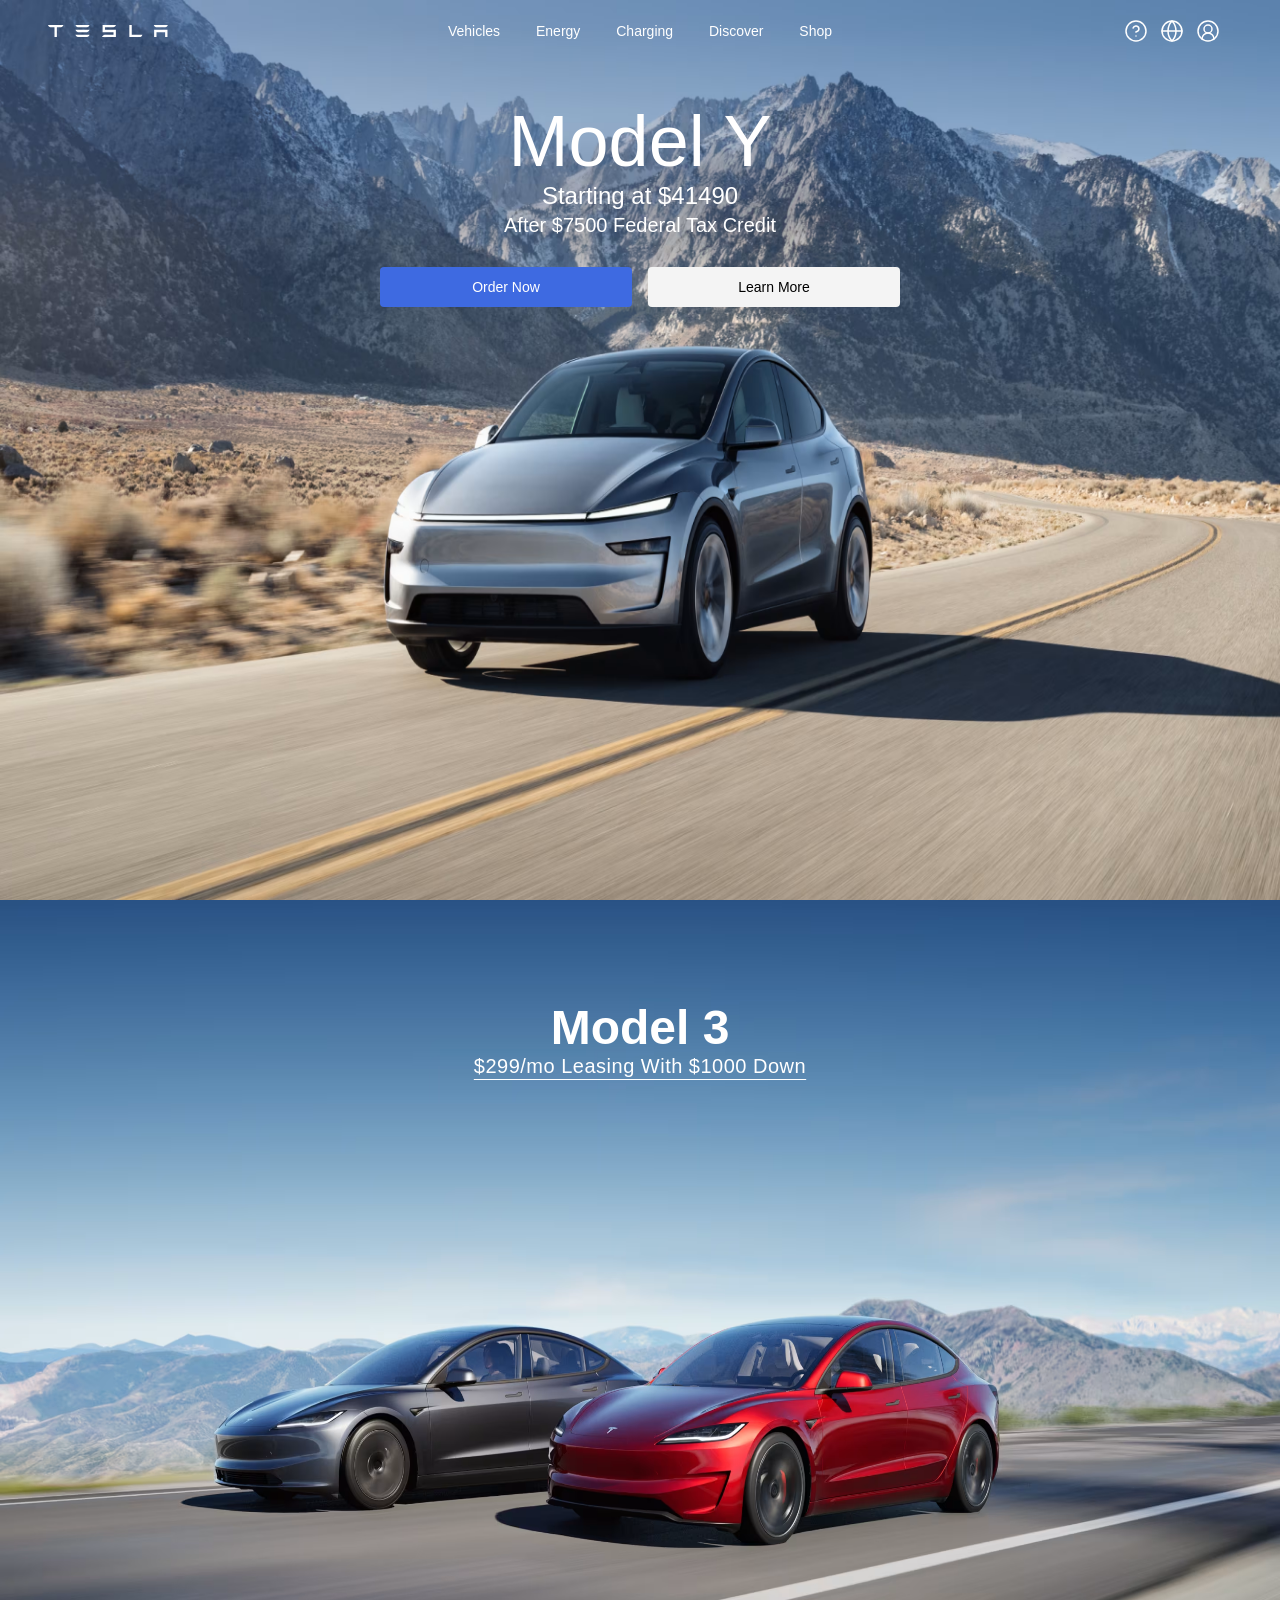
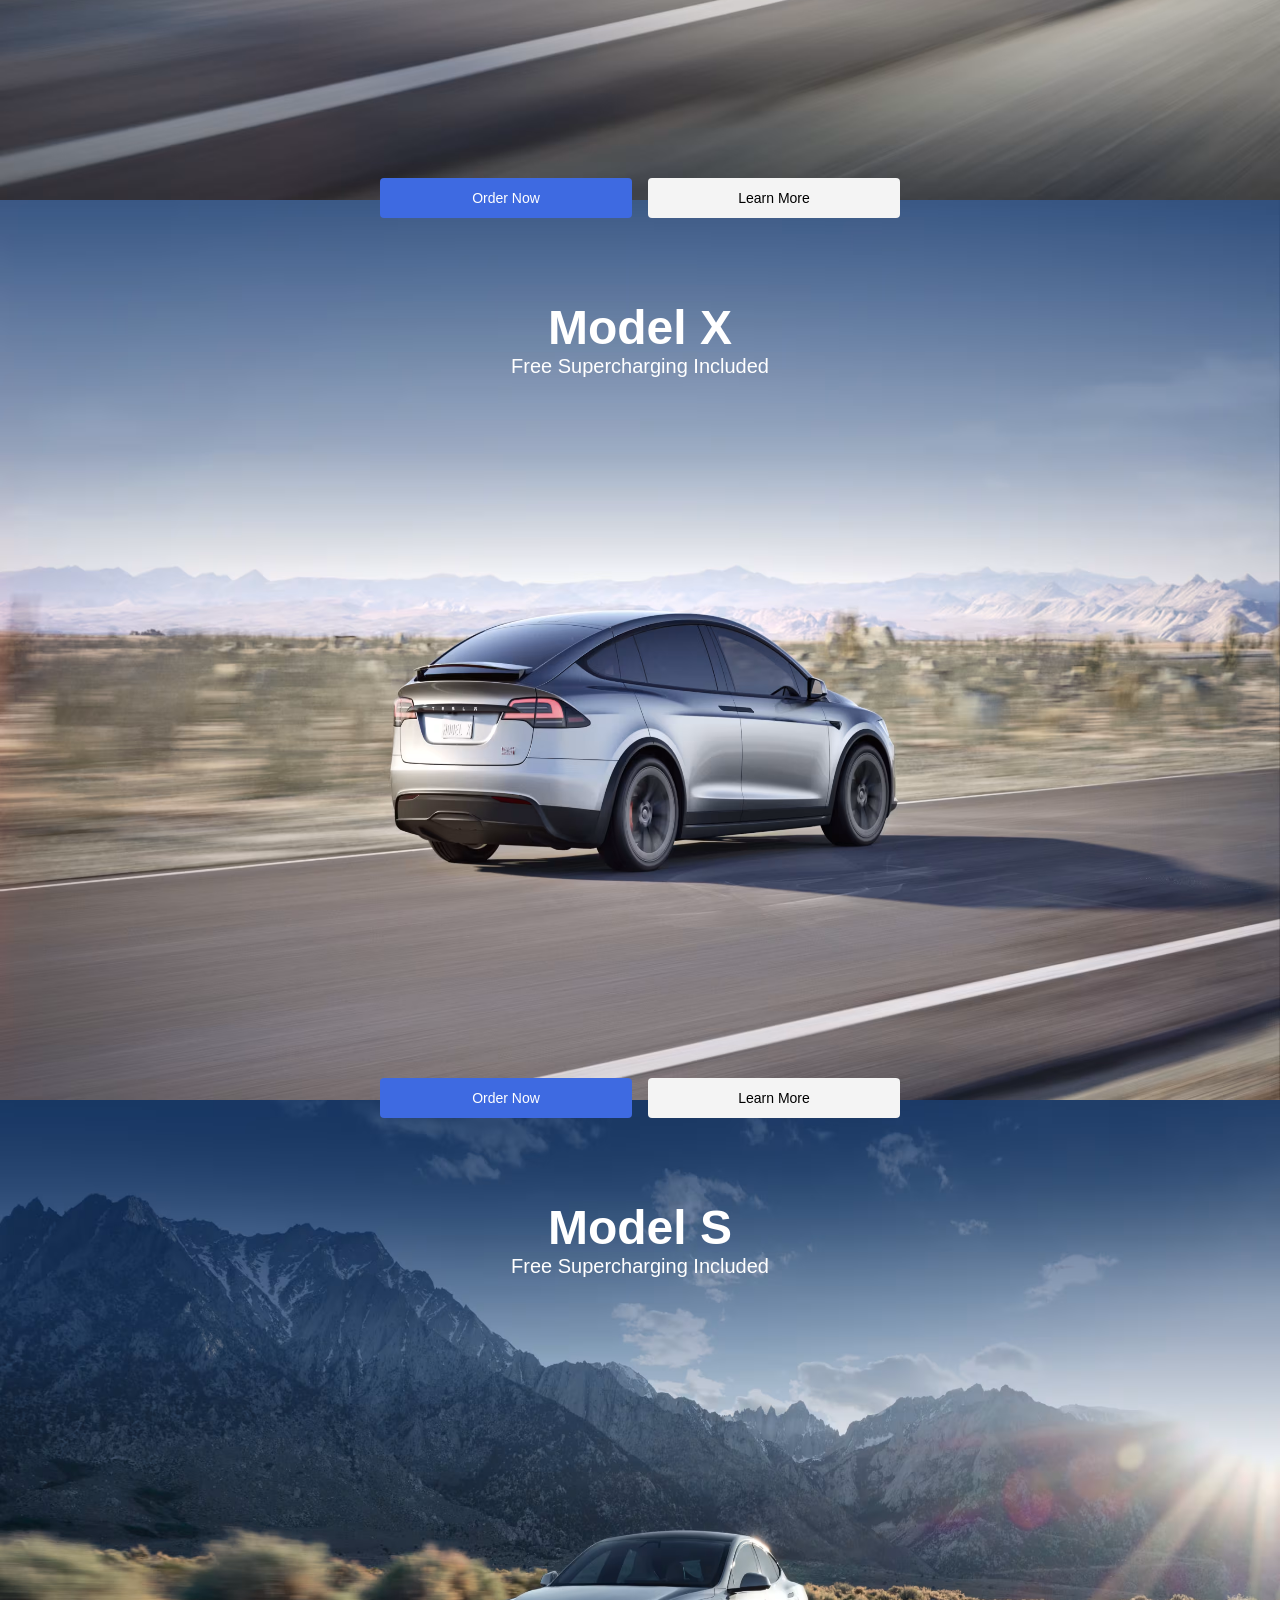
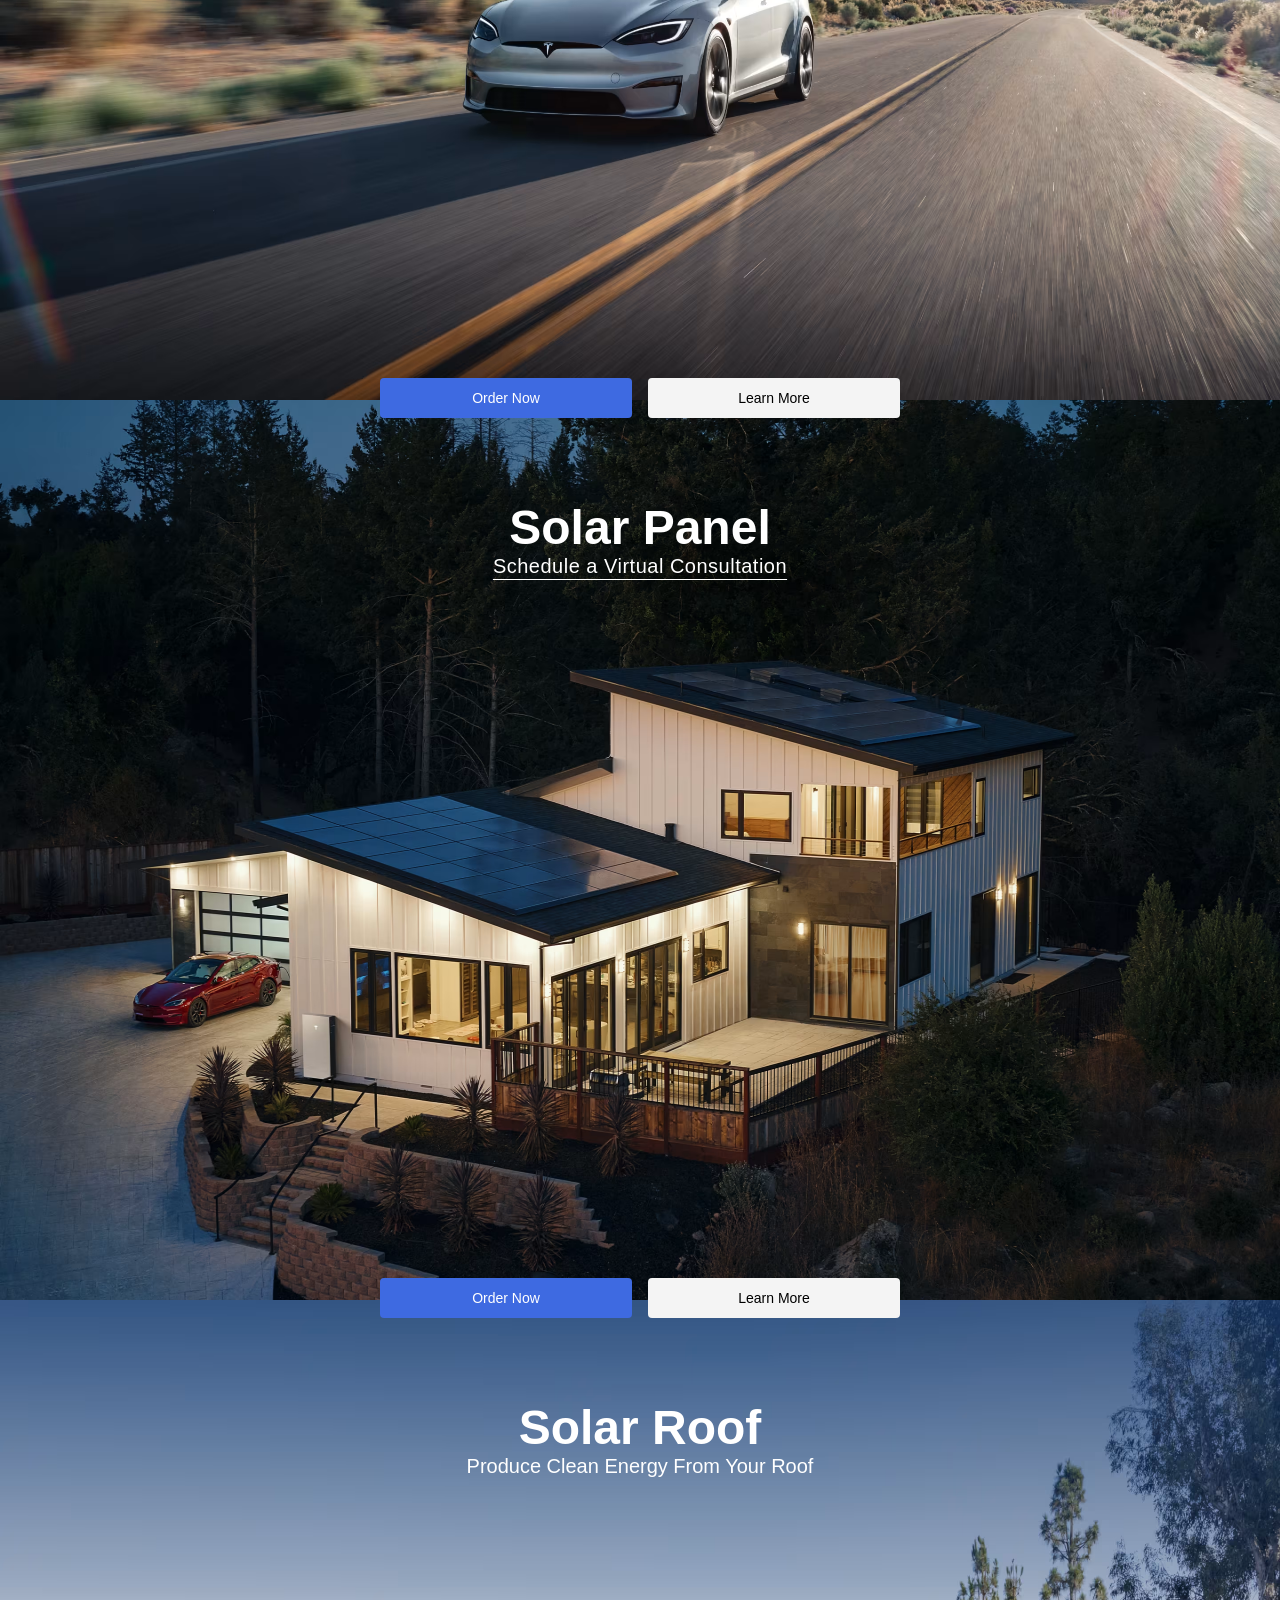
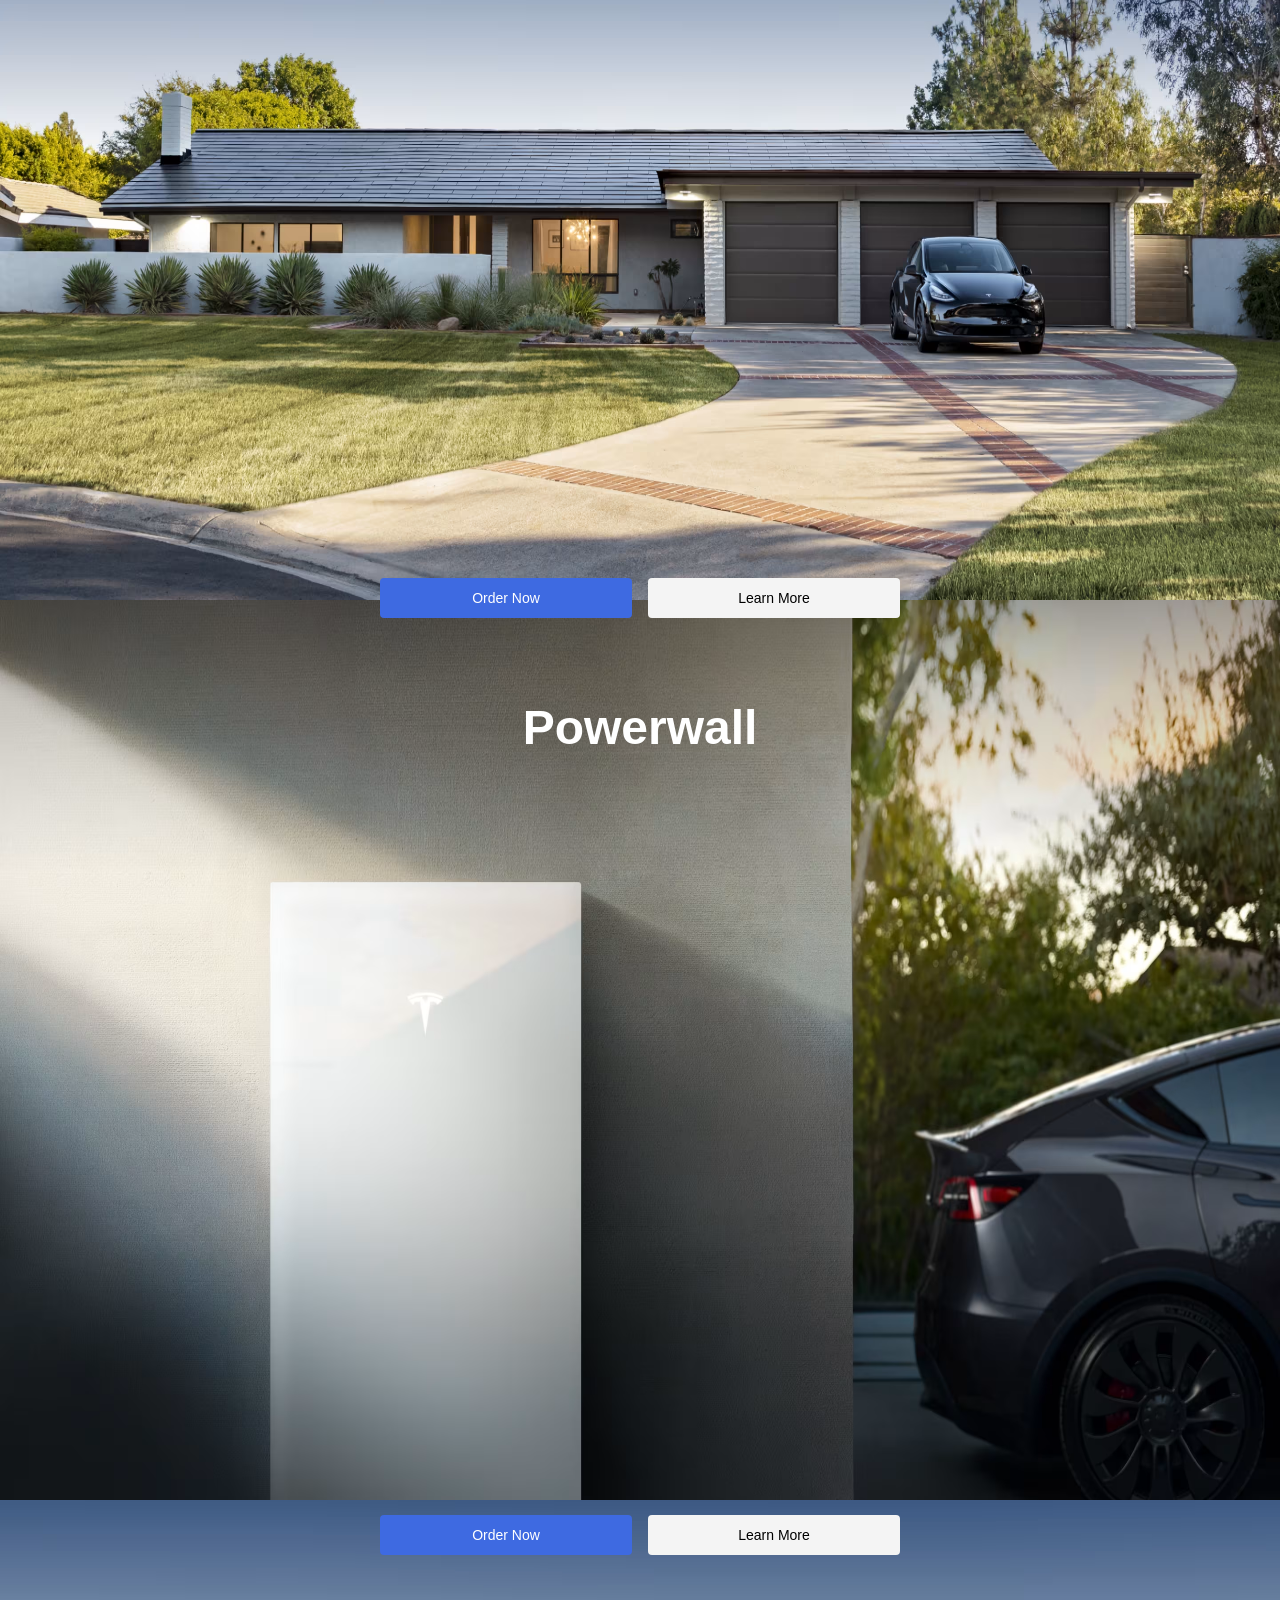
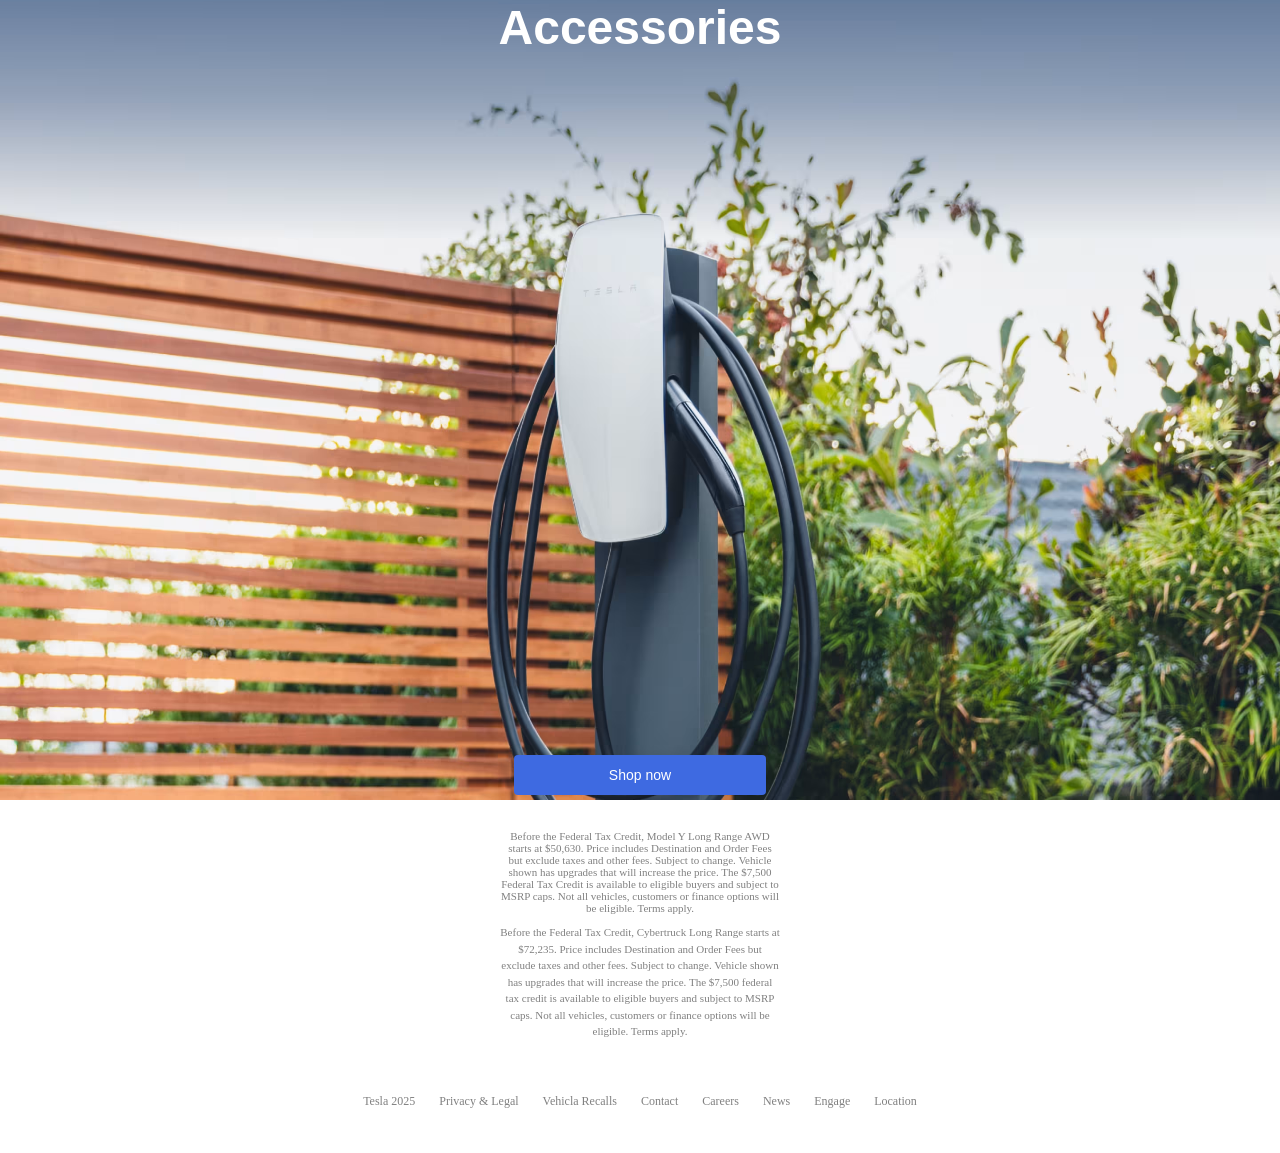
==== commit c9151ae5: "original version" ====
--- a/index.html
+++ b/index.html
@@ -42,7 +42,7 @@
         <div class="center" style="padding-top: 100px; position: absolute;">
             <h1 class="heading" style="font-size: 48px; font-weight: 600;">Model 3</h1>
             <h3 class="underline">$299/mo Leasing With $1000 Down</h3>
-            <div class="buttons" style="margin-top: 800px;">
+            <div class="buttons" style="margin-top: 700px;">
                 <button class="order-btn">Order Now</button>
                 <button class="more-btn">Learn More</button>
             </div>
@@ -53,7 +53,7 @@
         <div class="center" style="padding-top: 100px; position: absolute;">
             <h1 class="heading" style="font-size: 48px; font-weight: 600;">Model X</h1>
             <h3 class="plain">Free Supercharging Included</h3>
-            <div class="buttons" style="margin-top: 800px;">
+            <div class="buttons" style="margin-top: 700px;">
                 <button class="order-btn">Order Now</button>
                 <button class="more-btn">Learn More</button>
             </div>
@@ -64,7 +64,7 @@
         <div class="center" style="padding-top: 100px; position: absolute;">
             <h1 class="heading" style="font-size: 48px; font-weight: 600;">Model S</h1>
             <h3 class="plain">Free Supercharging Included</h3>
-            <div class="buttons" style="margin-top: 800px;">
+            <div class="buttons" style="margin-top: 700px;">
                 <button class="order-btn">Order Now</button>
                 <button class="more-btn">Learn More</button>
             </div>
@@ -75,7 +75,7 @@
         <div class="center" style="padding-top: 100px; position: absolute;">
             <h1 class="heading" style="font-size: 48px; font-weight: 600;">Solar Panel</h1>
             <h3 class="underline">Schedule a Virtual Consultation</h3>
-            <div class="buttons" style="margin-top: 800px;">
+            <div class="buttons" style="margin-top: 700px;">
                 <button class="order-btn">Order Now</button>
                 <button class="more-btn">Learn More</button>
             </div>
@@ -86,7 +86,7 @@
         <div class="center" style="padding-top: 100px; position: absolute;">
             <h1 class="heading" style="font-size: 48px; font-weight: 600;">Solar Roof</h1>
             <h3 class="plain">Produce Clean Energy From Your Roof</h3>
-            <div class="buttons" style="margin-top: 800px;">
+            <div class="buttons" style="margin-top: 700px;">
                 <button class="order-btn">Order Now</button>
                 <button class="more-btn">Learn More</button>
             </div>
@@ -96,7 +96,7 @@
         <img src="assets/powerwll.avif" class="background" />
         <div class="center" style="padding-top: 100px; position: absolute;">
             <h1 class="heading" style="font-size: 48px; font-weight: 600;">Powerwall</h1>
-            <div class="buttons" style="margin-top: 860px;">
+            <div class="buttons" style="margin-top: 760px;">
                 <button class="order-btn">Order Now</button>
                 <button class="more-btn">Learn More</button>
             </div>
@@ -106,7 +106,7 @@
         <img src="assets/accessories.avif" class="background" />
         <div class="center" style="padding-top: 100px; position: absolute;">
             <h1 class="heading" style="font-size: 48px; font-weight: 600;">Accessories</h1>
-            <div class="buttons" style="margin-top: 800px;">
+            <div class="buttons" style="margin-top: 700px;">
                 <button class="order-btn">Shop now</button>
             </div>
         </div>
